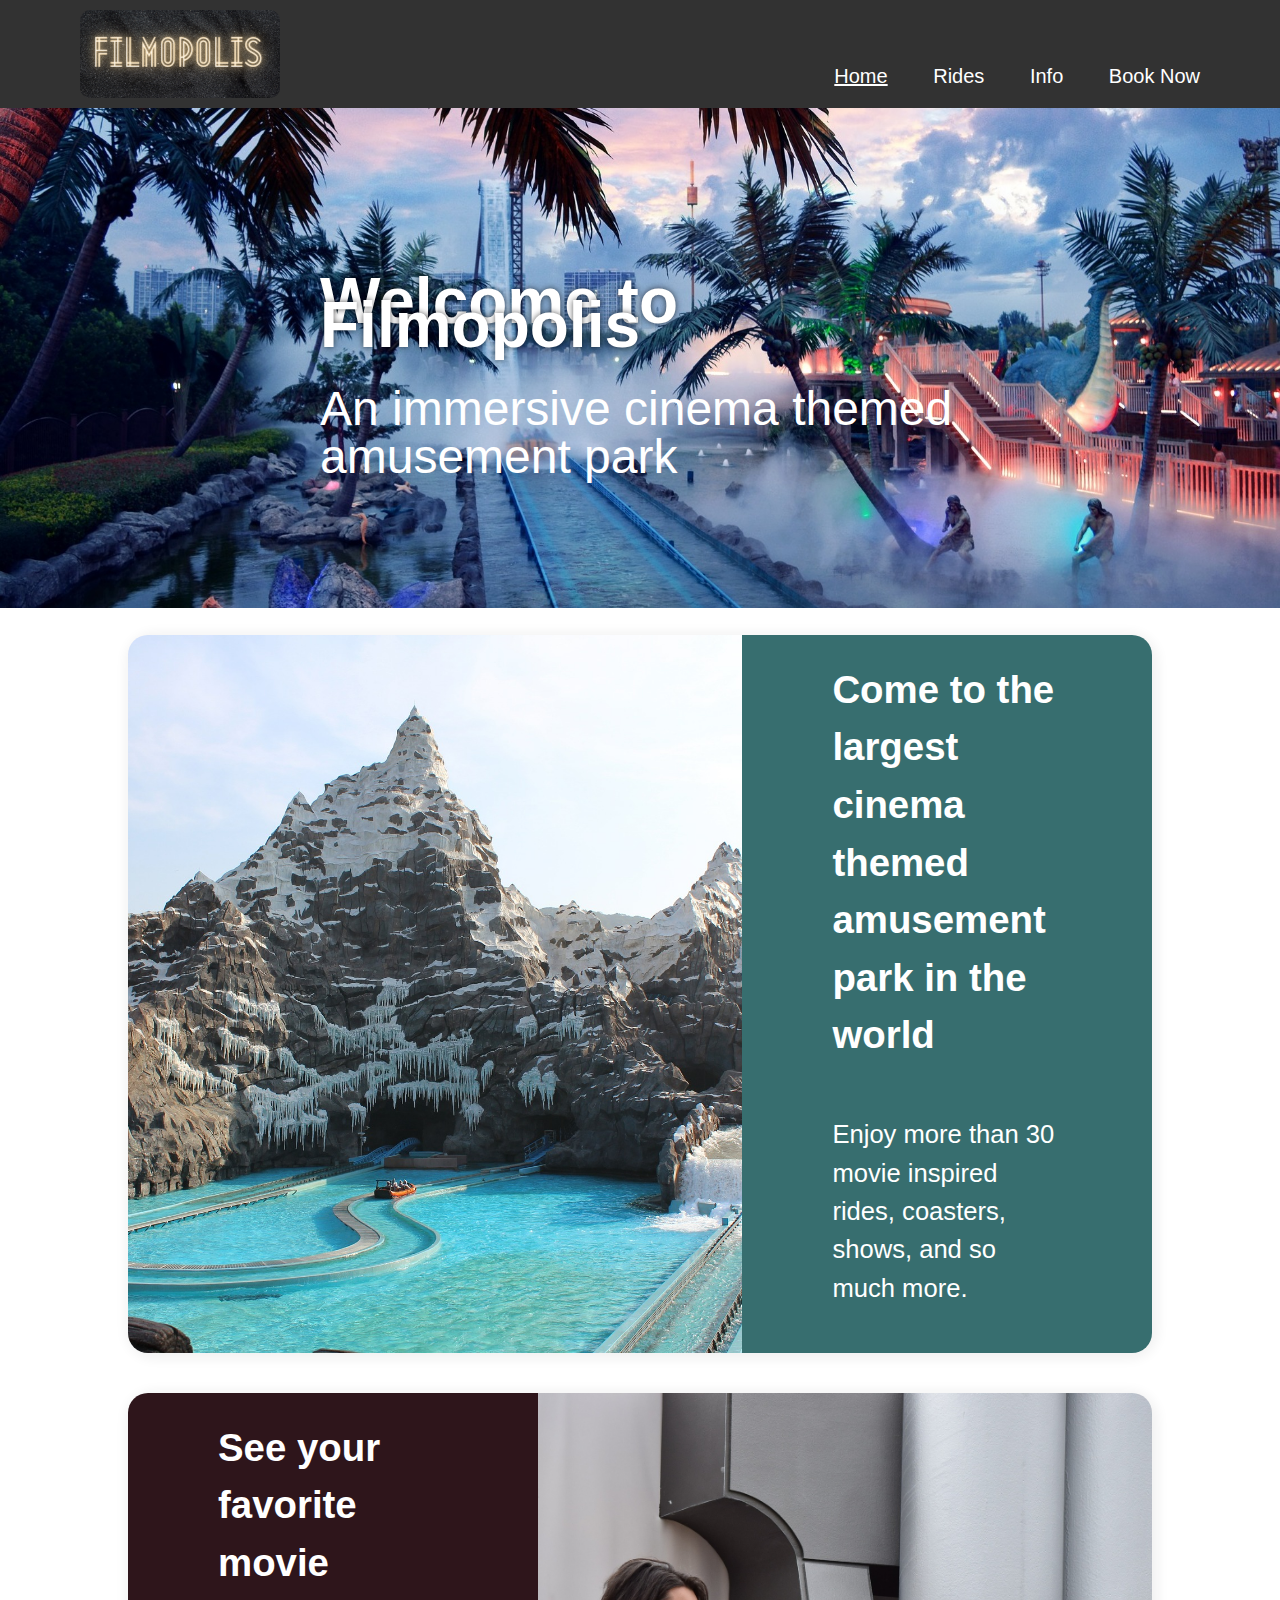
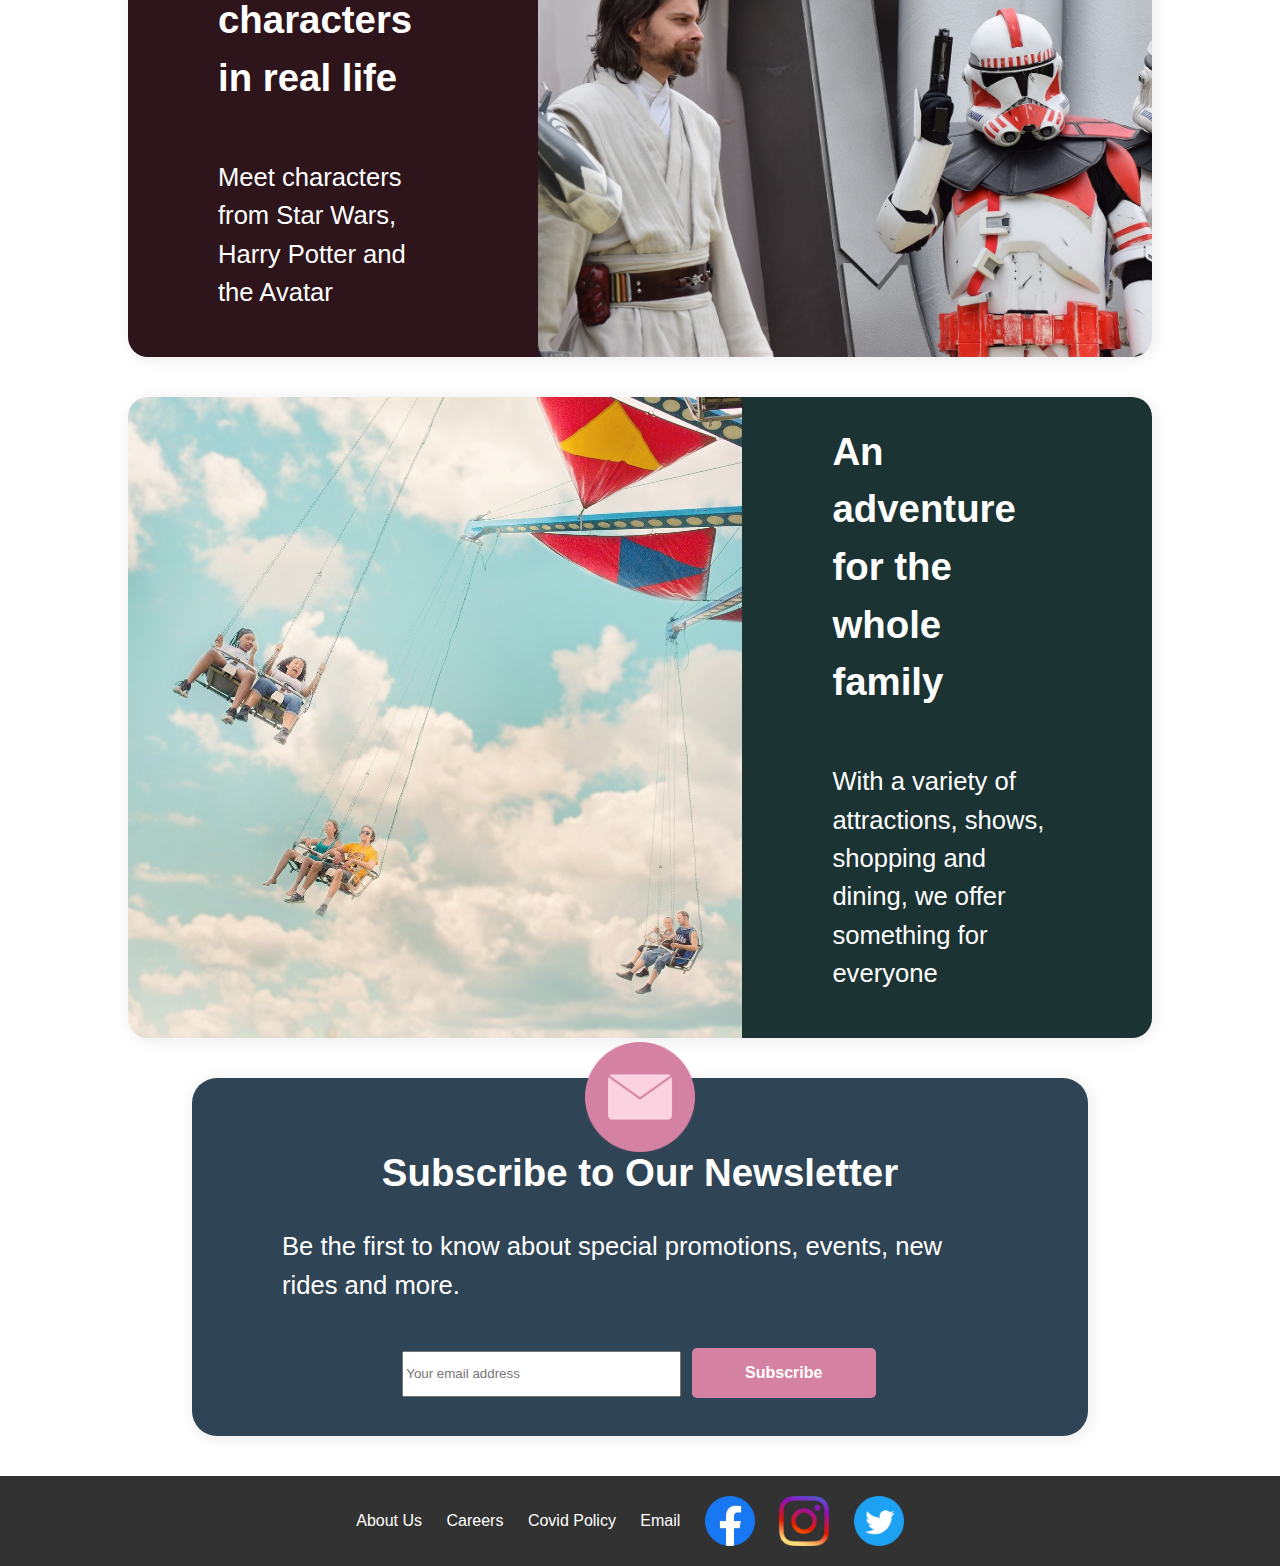
==== index.html @ 08cca683 "Updated Newsletter Added Animation" ====
<!DOCTYPE html>
<html lang="en">

<head>
    <title>Filmopolis Home Page</title>
    <meta charset="utf-8">
    <meta name="viewport" content="width=device-width, initial-scale=1, shrink-to-fit=no">
    <link rel="stylesheet" href="stylesheet/style.css">
</head>

<body>

    <header>
        <a href="index.html"><img id="logo" src="images/filmopolis.png" alt="Filmopolis Logo" width="200"
                height="88"></a>
        <ul>
            <li><a class="currentPage" href="index.html">Home</a></li>
            <li><a class="menuButton" href="attractions.html">Rides</a></li>
            <li><a class="menuButton" href="info.html">Info</a></li>
            <li><a class="menuButton" href="info.html">Book Now</a></li>
        </ul>
    </header>

    <main>
        <!-- banner       -->
        <div class="banner">
            <img class="banner-image" src="images/welcome_banner.jpg" alt="Theme Park Welcome Banner"
                style="width:100%;">
            <div class="banner-text">
                <h1>Welcome to Filmopolis</h1>
                <h3>An immersive cinema themed amusement park </h3>
            </div>
        </div>
        <!-- main content-->
        <section>
            <article class="article-1">
                <img class="section-image" src="images/water_ride.jpg" alt="Water ride">
                <div class="section-content">
                    <h1>Come to the largest cinema themed amusement park in the world</h1>
                    <h3>Enjoy more than 30 movie inspired rides, coasters, shows, and so much more.</h3>
                </div>
            </article>
            <article class="article-2">
                <div class="section-content">
                    <h1>See your favorite movie characters in real life</h1>
                    <h3>Meet characters from Star Wars, Harry Potter and the Avatar</h3>
                </div>
                <img class="section-image" src="images/star_wars.jpg" alt="Star wars characters">
            </article>
            <article class="article-3">
                <img class="section-image" src="images/amusement_ride.jpg" alt="Amusement park ride">
                <div class="section-content">
                    <h1>An adventure for the whole family</h1>
                    <h3>With a variety of attractions, shows, shopping and dining, we offer something for everyone</h3>
                </div>
            </article>
            <article class="newsletter">
                <img class="newsletter-icon animate-heartBeat" src="images/newsletter.png" alt="newsletter">

                <h1>Subscribe to Our Newsletter</h1>
                <h3>Be the first to know about special promotions, events, new rides and more. </h3>
                <form action="">
                    <input type="email" id="email" name="email" placeholder="Your email address">
                    <button class="subscribebutton" input type="submit" value="Subscribe"><b>
                        Subscribe </b>
                    </button>
                </form>
            </article>
        </section>
    </main>

    <footer>
        <ul>
            <li><a class="footerButton" href="info.html">About Us</a></li>
            <li><a class="footerButton" href="index.html">Careers</a></li>
            <li><a class="footerButton" href="info.html#covidInfo">Covid Policy</a></li>
            <li><a class="footerButton" href="mailto:contactus@filmopolis.com">Email</a></li>
            <li><a href="http://www.facebook.com" target="_blank"><img src="images/facebook.png" alt="Facebook Logo"
                        width="50px" height="50px"></a></li>
            <li><a href="http://www.instagram.com" target="_blank"><img src="images/instagram.png" alt="Instagram Logo"
                        width="50px" height="50px"></a></li>
            <li><a href="http://www.twitter.com" target="_blank"><img src="images/twitter.png" alt="Twitter Logo"
                        width="50px" height="50px"></a></li>
        </ul>
    </footer>

</body>

</html>
---- stylesheet/style.css ----
/* === Index page === */

.animate-heartBeat {
    animation-name: heartBeat;
    animation-duration: 1.3s;
    animation-timing-function: ease-in-out;
    animation-iteration-count: 20;
}

@keyframes heartBeat {
    0% {
        transform: scale(1)
    }
    14% {
        transform: scale(1.2)
    }
    28% {
        transform: scale(1)
    }
    42% {
        transform: scale(1.2)
    }
    70% {
        transform: scale(1)
    }
}

/* banner image and the text */

.banner-text {
	position: absolute;
	top: 55%;
	left: 50%;
	transform: translate(-50%, -50%);
}

.banner {
	position: relative;
}

.banner-image {
	width: 100%;
	height: 500px;
}

.banner-text {
	color: white;
	font-family: Arial, Helvetica, sans-serif;
}

.banner-text h1 {
	font-size: 4em;
	text-shadow: 0 0 6px #000000a8;
}

.banner-text h3 {
	font-size: 3em;
	font-weight: lighter;
	line-height: 1em;
}

/*flex box sections*/

.section-content {
	padding-bottom: 20px;
}

.section-content h1 {
	font-family: Arial, Helvetica, sans-serif;
	font-size: 2.4em;
	line-height: 1.5;
	color: white;
	text-align: left;
	padding-left: 90px;
	padding-right: 90px;
}

.section-content h3 {
	font-family: Arial;
	font-size: 1.6em;
	line-height: 1.5;
	color: white;
	text-align: left;
	padding-left: 90px;
	padding-right: 90px;
	font-weight: lighter;
}

section {
	display: flex;
	flex-wrap: wrap;
	justify-content: center;
}

article {
	display: flex;
	margin: 20px;
	border-radius: 25px;
	max-width: 80%;
	box-shadow: 2px 2px 11px 5px #0000000d;
}

.newsletter h1 {
    font-family: Arial, Helvetica, sans-serif;
    font-size: 2.4em;
    line-height: 1.5;
    color: white;
    text-align: left;
    padding-left: 90px;
    padding-right: 90px;
}

.newsletter h3 {
    font-family: Arial;
    font-size: 1.6em;
    line-height: 1.5;
    color: white;
    text-align: left;
    padding-left: 90px;
    padding-right: 90px;
    font-weight: lighter;
    margin-top: 0
}

.newsletter {
    position: relative;
	display: flex;
    flex-direction: column;
    color: white;
    align-items: center;
	margin: 20px;
	border-radius: 25px;
    max-width: 70%;
	box-shadow: 2px 2px 11px 5px #0000000d;
    background: #2F4454;
    padding-top: 40px;
}

.newsletter .newsletter-icon {
    position: absolute;
    top: -52px;
    width: 110px;
    padding: 16px 32px;
}

.newsletter form {
    font-size: 2em;
    line-height: 1em;
    text-align: center;
    padding: 14px 14px 34px 14px;
    width: 57%;
}

form .form-row {
    display: flex;
}

article>*:first-child {
	border-top-left-radius: 20px;
	border-bottom-left-radius: 20px;
}

article>*:last-child {
	border-top-right-radius: 20px;
	border-bottom-right-radius: 20px;
}

/*image sizing*/

.section-image {
	width: 60%;
	object-position: 50% 50%;
	object-fit: cover;
}

.section-content {
	width: 50%;
	display: flex;
	flex-direction: column;
	align-items: center;
	justify-content: center;
}

/*article background color*/

.article-1 .section-content {
	background-color: #376E6F;
}

.article-2 .section-content {
	background-color: #2E151B;
}

.article-3 .section-content {
	background-color: #1C3334;
}

/*style form*/

form input {
    line-height: 3em;
    width: 53%;
}

/*style subscribe buttom */

.subscribebutton {
    background-color: #d581a1;
    border: none;
	color: white;
    padding: 16px 32px;
	text-align: center;
    text-decoration: none;
    display: inline-block;
    font-size: 16px;
    margin: 4px 2px;
    transition-duration: 0.4s;
    cursor: pointer;
}

.subscribebutton {
    background-color: #d581a1;
    color: white;
    border-radius: 5px;
    width: 120px;
    /*  border: 2px solid white*/
}

.subscribebutton:hover {
    background-color: white;
    color: #d581a1
}

/* === Index page end === */



/* body part */
body{
    margin:0;
    padding: 0;
    font-family: Arial, Helvetica, sans-serif;
    line-height: 1.5em;
}


/* grid */
#site_wrap{
    background-color: antiquewhite;
    height:100vh;
    display: grid;

    /* 6 columns */
    grid-template-columns:
    1fr
    repeat(4,minmax(0,272px))
    1fr;
    grid-gap:0px;

    /* rows */
    grid-template-rows:
        /* header */
        107px
        /* banner */
        605px
        /* rides */
        min-content
        /* footer */
        1fr
        ;

    grid-template-areas:
        "header header header header header header"
        "featured_header featured_header featured_header featured_header featured_header featured_header"
        ". featured_main featured_main featured_main featured_main ."
        "footer footer footer footer footer footer"
    ;
}


/* flexbox */
.box-area{
    display: flex;
    flex-wrap: wrap;
    justify-content: center;
    align-items: center;
}
.single-box{
    position: relative;
    display: flex;
    flex-direction: column;
    align-items: center;
    justify-content: center;
    width: 400px;
    height: auto;
    border-radius: 4px;
    text-align: center;
    background-color:azure;
    margin: 20px;
    padding: 20px;
    transition: .3s;
}
.img-area{
    display: flex;
    justify-content: center;
    align-items: center;
    width: 400px;
    height: 200px;
    margin-bottom: 10px;
    padding: 20px;
    background-size: cover;
    background-position: center center;
}
.single-box:nth-child(1) .img-area{
    background-image: url(../images/ride1.jpg);
}
.single-box:nth-child(2) .img-area{
    background-image: url(../images/ride2.jpg);
}
.single-box:nth-child(3) .img-area{
    background-image: url(../images/ride3.jpg);
}
.single-box:nth-child(4) .img-area{
    background-image: url(../images/ride4.jpg);
}
.header-text{
    font-size: 30px;
    font-weight: 500;
    line-height: 48px;
}
.img-text{
    font-family: Arial, Helvetica, sans-serif;
    padding-top: 20px;
}
.img-text p{
    font-size: 20px;
    font-weight: 400;
    line-height: 30px;
}
.single-box:hover{
    background: grey;
    color: white;
}
/* end of flexbox */




/* header Jen */
.header{
    /*background-color: peru;*/
    grid-area:header;
}
/* banner image */
.featured_header{
    background-image: url('../images/carousel/1.jpg');
    grid-area:featured_header;
    background-size: cover;
}

/****** header nav - Phil Mc ******/

header {
    padding: 10px  80px 5px 80px;
    line-height: normal;
    background-color: rgb(50, 50, 50);
    font-size: 20px;
}

#logo {
    padding: 0;
    border-style: none;
    border-width: 1px;
    border-radius: 10px;
}

header ul {
    list-style: none;
    float: right;
    margin: 0;
    padding-top: 55px;
    padding-inline-start: 0;
}

header li {
    display: inline-block;
    margin-left: 40px;
}

.currentPage {
    text-decoration: underline;
    color: white;
}

/* Animate menu options - source https://tobiasahlin.com/blog/css-trick-animating-link-underlines/ */

a.menuButton:hover, a.currentPage:hover { /* override library styling on attractions page */
    color: white;
    text-decoration: none;
}

.menuButton {
    position: relative;
    text-decoration: none;
    color: white;
}

.menuButton::before { /* create underline with scaleX(0) so not visible */
    content: "";
    background-color: white;
    position: absolute;
    width: 100%;
    height: 2px;
    bottom: 0;
    left: 0;
    visibility: hidden;
    transform: scaleX(0);
    transition: all 0.3s ease-in-out 0s;
}

.menuButton:hover::before { /* scale on hover to trigger animation */
    visibility: visible;
    transform: scaleX(1);

}

/****** end header nav ******/


/* banner text */
.featured_header h1{
    color: white;
    display: flex;
    font-size: 50px;
    justify-content: center;
    align-items: center;
}
.featured_header p{
    color: white;
    display: flex;
    font-size: 25px;
    justify-content: center;
    align-items: center;
}

/* rides */
.featured_main{
    background-color: grey;
    padding: 2em 0;
    grid-area:featured_main
}

.ticket-info-banner-image {
    background-image: url('../images/tickets.png');
    background-size: 100%;
    background-repeat: no-repeat;
    height: 605px;
}

.covid-warning {
    background-image: url('../images/covid.png');
    background-size: 100%;
    background-repeat: no-repeat;
    height: 100%;
}

.details-info-row {
    height: 400px;
}

.prices-row {
    height: 300px;
}

.map-row {
    height: 400px;
}

.faq-row {
    height: 380px;
}

.details-box {
    height: 100%;
}

.warning-box {
    height: 100%;
}

.text-centered {
    text-align: center;
}

.text-padding {
    padding: 10px;
}

.no-margin {
    margin: 0;
}

.margin-top {
    margin-top: 10px;
}

.main {
    padding: 20px 20px;
}

.info-page {
    box-sizing: border-box;
}

.bordered-box {
    border: 2px solid #000;
}

.box-shadowed {
    box-shadow: 0 6px 18px 0 rgba(0,0,0,.31);
}

.details-title-box {
    background-color: #fdb713;
}

.warning-title-box {
    background-color: #ff6537;
}

.map-title-box {
    background-color: #006ba1;
}

.faq-table {
    margin-top: 10px;
}

.map-view {
    height: 400px;
}

/** price table*/

.price-table {
    border-bottom-right-radius: 10px;
    border-bottom-left-radius: 10px;
}

.rounded-borders {
    border-radius: 10px;
}

.rounded-borders-top {
    border-top-left-radius: 10px;
    border-top-right-radius: 10px;
}

.price-col {

}

.price-row-grey {
    background-color: #dedcdc;
}

.price-col-attractions {
    border-top-left-radius: 10px;
    background-color: #fdb713;
}

.price-col-single-attraction {
    background-color: #ff6537;
}

.price-col-day-pass {
    background-color: #2a398c;
}

.price-col-flex-pass {
    border-top-right-radius: 10px;
    background-color: #006ba1;
}

*,
*:before,
*:after {
    box-sizing: inherit;
}

/* footer Jen */
.footer{
    /*background-color: rgb(31, 65, 65);*/
    grid-area:footer
}

/****** footer Phil Mc ******/
footer {
    line-height: 90px;
    margin-top: 20px;
    /*margin-bottom: 20px;*/
    text-align: center;
    background-color: rgb(50, 50, 50);
    height: 90px;
}

footer ul {
    list-style: none;
     padding-inline-start: 0;
}

footer li {
    display: inline-block;
    margin-right: 20px;
}

/* Animate menu options - source https://tobiasahlin.com/blog/css-trick-animating-link-underlines/ */

a.footerButton:hover { /* override library styling on attractions page */
    color: white;
    text-decoration: none;
}

.footerButton {
    position: relative;
    text-decoration: none;
    color: white;
}

.footerButton::before { /* create underline with scaleX(0) so not visible */
    content: "";
    background-color: white;
    position: absolute;
    width: 100%;
    height: 2px;
    bottom: 0;
    left: 0;
    visibility: hidden;
    transform: scaleX(0);
    transition: all 0.3s ease-in-out 0s;
}

.footerButton:hover::before { /* scale on hover to trigger animation */
    visibility: visible;
    transform: scaleX(1);

}

footer img {
    position: relative;
    vertical-align: middle;
}

/****** end footer *******/
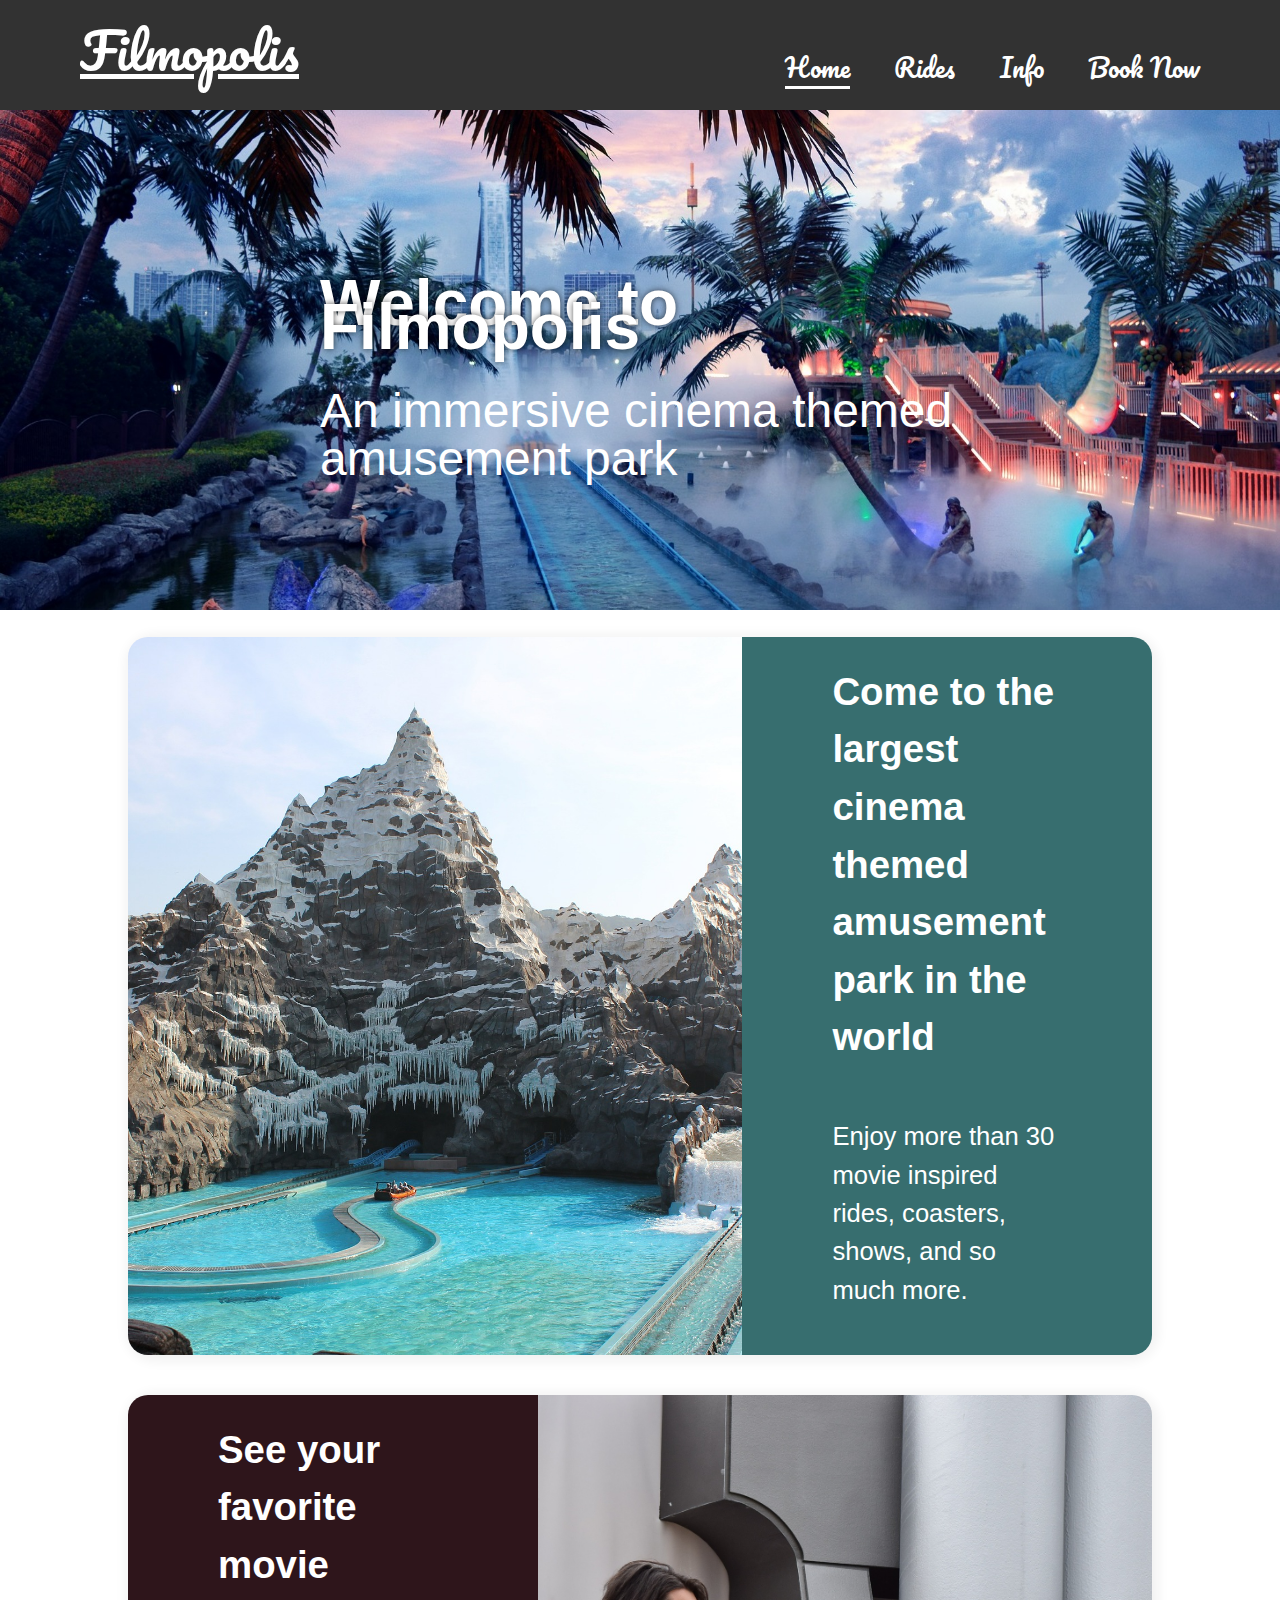
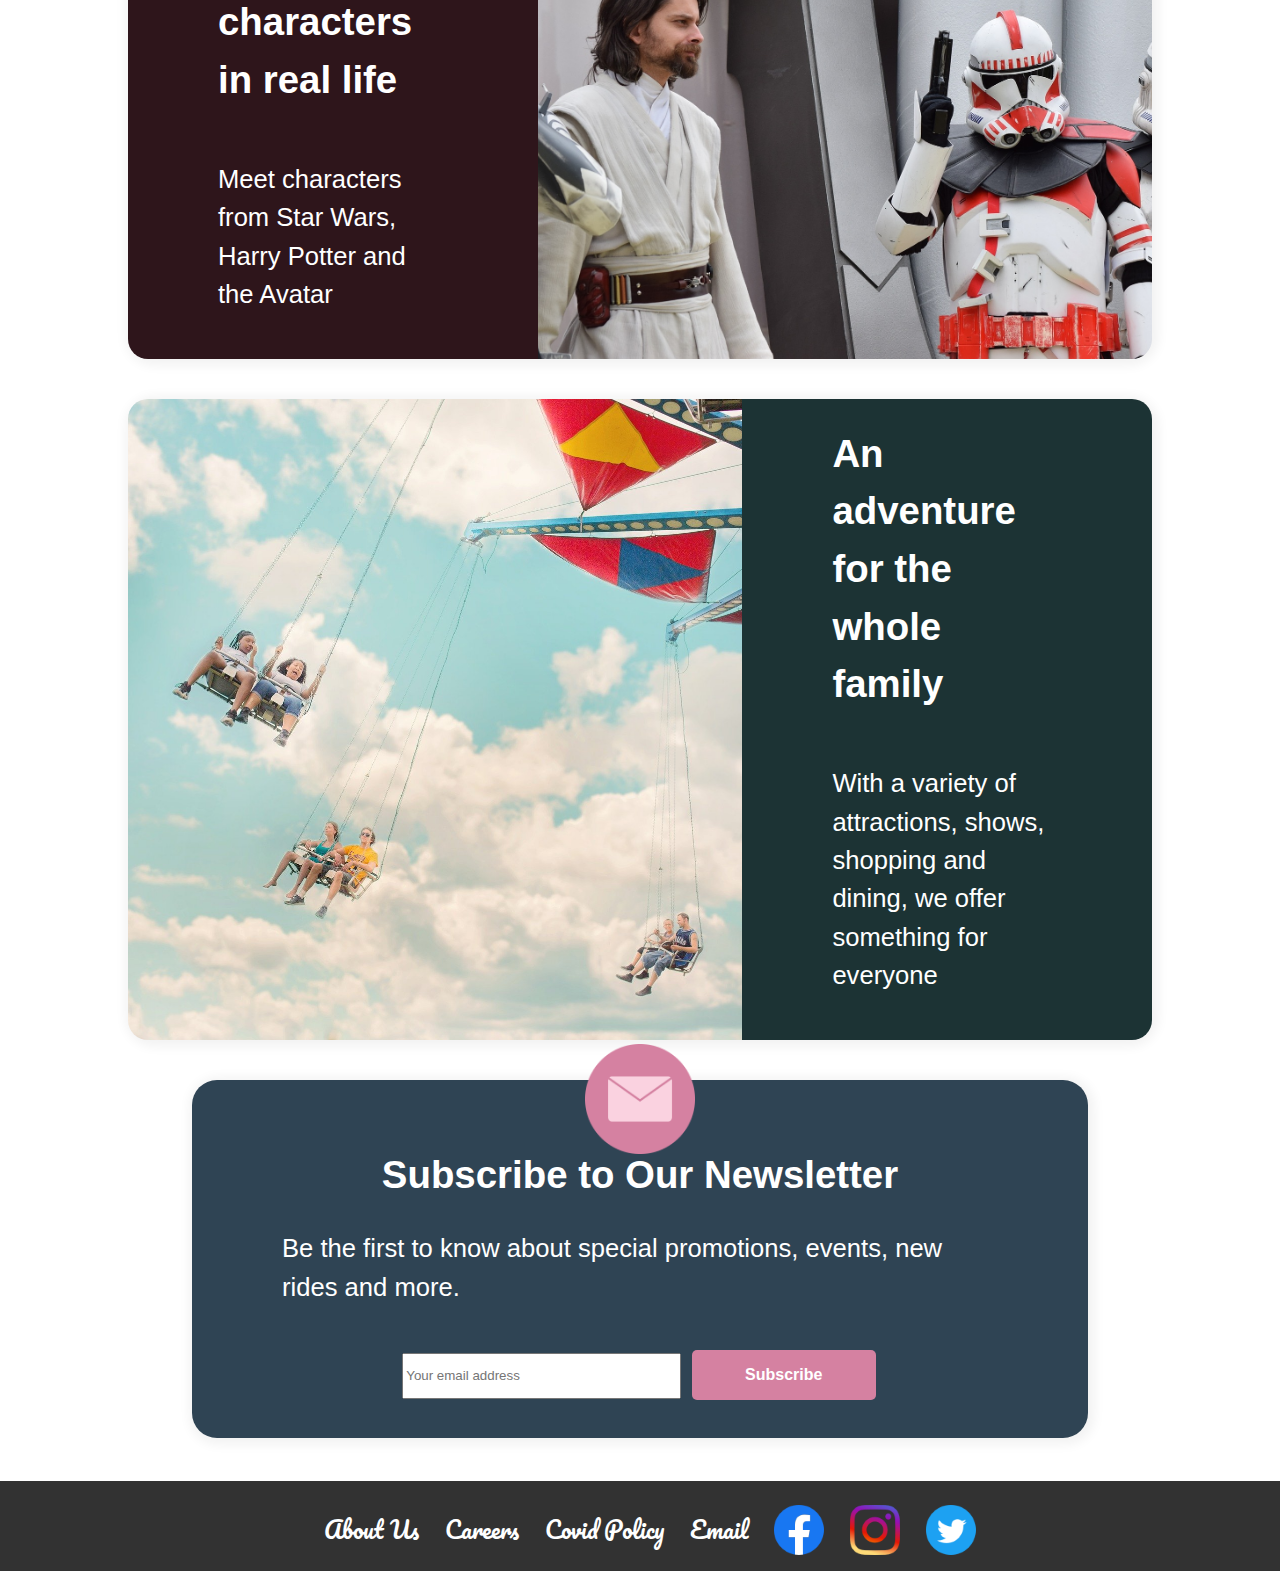
==== commit 67b3fa04: "Update header and footer on homepage" ====
--- a/index.html
+++ b/index.html
@@ -6,13 +6,17 @@
     <meta charset="utf-8">
     <meta name="viewport" content="width=device-width, initial-scale=1, shrink-to-fit=no">
     <link rel="stylesheet" href="stylesheet/style.css">
+    <! -- External font for navigation -->
+    <link rel="preconnect" href="https://fonts.gstatic.com">
+    <link href="https://fonts.googleapis.com/css2?family=Pacifico&display=swap" rel="stylesheet">
 </head>
 
 <body>
 
     <header>
-        <a href="index.html"><img id="logo" src="images/filmopolis.png" alt="Filmopolis Logo" width="200"
-                height="88"></a>
+<!--        <a href="index.html"><img id="logo" src="images/filmopolis.png" alt="Filmopolis Logo" width="200"-->
+<!--                height="88"></a>-->
+        <a href="index.html" id="logoText">Filmopolis</a>
         <ul>
             <li><a class="currentPage" href="index.html">Home</a></li>
             <li><a class="menuButton" href="attractions.html">Rides</a></li>
@@ -22,6 +26,7 @@
     </header>
 
     <main>
+        <div id="navSpacer"></div> <!-- Fills gap behind nav bar -->
         <!-- banner       -->
         <div class="banner">
             <img class="banner-image" src="images/welcome_banner.jpg" alt="Theme Park Welcome Banner"
@@ -76,11 +81,11 @@
             <li><a class="footerButton" href="info.html#covidInfo">Covid Policy</a></li>
             <li><a class="footerButton" href="mailto:contactus@filmopolis.com">Email</a></li>
             <li><a href="http://www.facebook.com" target="_blank"><img src="images/facebook.png" alt="Facebook Logo"
-                        width="50px" height="50px"></a></li>
+                        width="50" height="50"></a></li>
             <li><a href="http://www.instagram.com" target="_blank"><img src="images/instagram.png" alt="Instagram Logo"
-                        width="50px" height="50px"></a></li>
+                        width="50" height="50"></a></li>
             <li><a href="http://www.twitter.com" target="_blank"><img src="images/twitter.png" alt="Twitter Logo"
-                        width="50px" height="50px"></a></li>
+                        width="50" height="50"></a></li>
         </ul>
     </footer>
 
--- a/stylesheet/style.css
+++ b/stylesheet/style.css
@@ -1,3 +1,112 @@
+/* header Jen */
+.header{
+    /*background-color: peru;*/
+    grid-area:header;
+}
+/****** header nav - Phil Mc ******/
+
+header {
+    padding: 0 80px;
+    line-height: normal;
+    background-color: rgb(50, 50, 50);
+    height: 110px;
+    position: fixed;
+    width: 100%;
+    top: 0;
+    left: 0;
+    z-index: 999;
+}
+
+#logo {
+    padding: 0;
+    border-style: none;
+    border-width: 1px;
+    border-radius: 10px;
+}
+
+#logoText {
+    font-family: 'Pacifico', cursive;
+    font-size: 50px;
+    color: rgba(255, 255, 255, 1.0);
+    position: absolute;
+    top: 6px;
+
+}
+
+header ul {
+    list-style: none;
+    float: right;
+    margin: 0 160px 0 0;
+    padding-top: 45px;
+    padding-inline-start: 0;
+}
+
+header li {
+    display: inline-block;
+    margin-left: 40px;
+}
+
+header li a {
+    font-family: 'Pacifico', cursive;
+    font-size: 25px;
+    color: rgba(255, 255, 255, 1.0);
+}
+
+.currentPage {
+    text-decoration: none;
+    color: white;
+    position: relative;
+}
+
+.currentPage::before {
+    content: "";
+    background-color: white;
+    position: absolute;
+    width: 100%;
+    height: 3px;
+    bottom: 0;
+    left: 0;
+}
+
+/* Animate menu options - source https://tobiasahlin.com/blog/css-trick-animating-link-underlines/ */
+
+a.menuButton:hover, a.currentPage:hover { /* override library styling on attractions page */
+    /*color: white;*/
+    /*text-decoration: none;*/
+}
+
+.menuButton {
+    position: relative;
+    text-decoration: none;
+    /*color: white;*/
+}
+
+.menuButton::before { /* create underline with scaleX(0) so not visible */
+    content: "";
+    background-color: white;
+    position: absolute;
+    width: 100%;
+    height: 3px;
+    bottom: 0;
+    left: 0;
+    visibility: hidden;
+    transform: scaleX(0);
+    transition: all 0.3s ease-in-out 0s;
+}
+
+.menuButton:hover::before { /* scale on hover to trigger animation */
+    visibility: visible;
+    transform: scaleX(1);
+
+}
+
+#navSpacer {            /** to pad behind the nav bar when scrolled to the top **/
+    height: 110px;
+    width: 100%;
+}
+
+/****** end header nav ******/
+
 /* === Index page === */
 
 .animate-heartBeat {
@@ -343,14 +452,6 @@
 }
 /* end of flexbox */
 
-
-
-
-/* header Jen */
-.header{
-    /*background-color: peru;*/
-    grid-area:header;
-}
 /* banner image */
 .featured_header{
     background-image: url('../images/carousel/1.jpg');
@@ -358,73 +459,6 @@
     background-size: cover;
 }
 
-/****** header nav - Phil Mc ******/
-
-header {
-    padding: 10px  80px 5px 80px;
-    line-height: normal;
-    background-color: rgb(50, 50, 50);
-    font-size: 20px;
-}
-
-#logo {
-    padding: 0;
-    border-style: none;
-    border-width: 1px;
-    border-radius: 10px;
-}
-
-header ul {
-    list-style: none;
-    float: right;
-    margin: 0;
-    padding-top: 55px;
-    padding-inline-start: 0;
-}
-
-header li {
-    display: inline-block;
-    margin-left: 40px;
-}
-
-.currentPage {
-    text-decoration: underline;
-    color: white;
-}
-
-/* Animate menu options - source https://tobiasahlin.com/blog/css-trick-animating-link-underlines/ */
-
-a.menuButton:hover, a.currentPage:hover { /* override library styling on attractions page */
-    color: white;
-    text-decoration: none;
-}
-
-.menuButton {
-    position: relative;
-    text-decoration: none;
-    color: white;
-}
-
-.menuButton::before { /* create underline with scaleX(0) so not visible */
-    content: "";
-    background-color: white;
-    position: absolute;
-    width: 100%;
-    height: 2px;
-    bottom: 0;
-    left: 0;
-    visibility: hidden;
-    transform: scaleX(0);
-    transition: all 0.3s ease-in-out 0s;
-}
-
-.menuButton:hover::before { /* scale on hover to trigger animation */
-    visibility: visible;
-    transform: scaleX(1);
-
-}
-
-/****** end header nav ******/
 
 
 /* banner text */
@@ -602,11 +636,12 @@
     text-align: center;
     background-color: rgb(50, 50, 50);
     height: 90px;
+    font-family: 'Pacifico', cursive;
+    font-size: 23px;
 }
 
 footer ul {
     list-style: none;
-     padding-inline-start: 0;
 }
 
 footer li {
@@ -623,6 +658,7 @@
 
 .footerButton {
     position: relative;
+    top: 3px;
     text-decoration: none;
     color: white;
 }
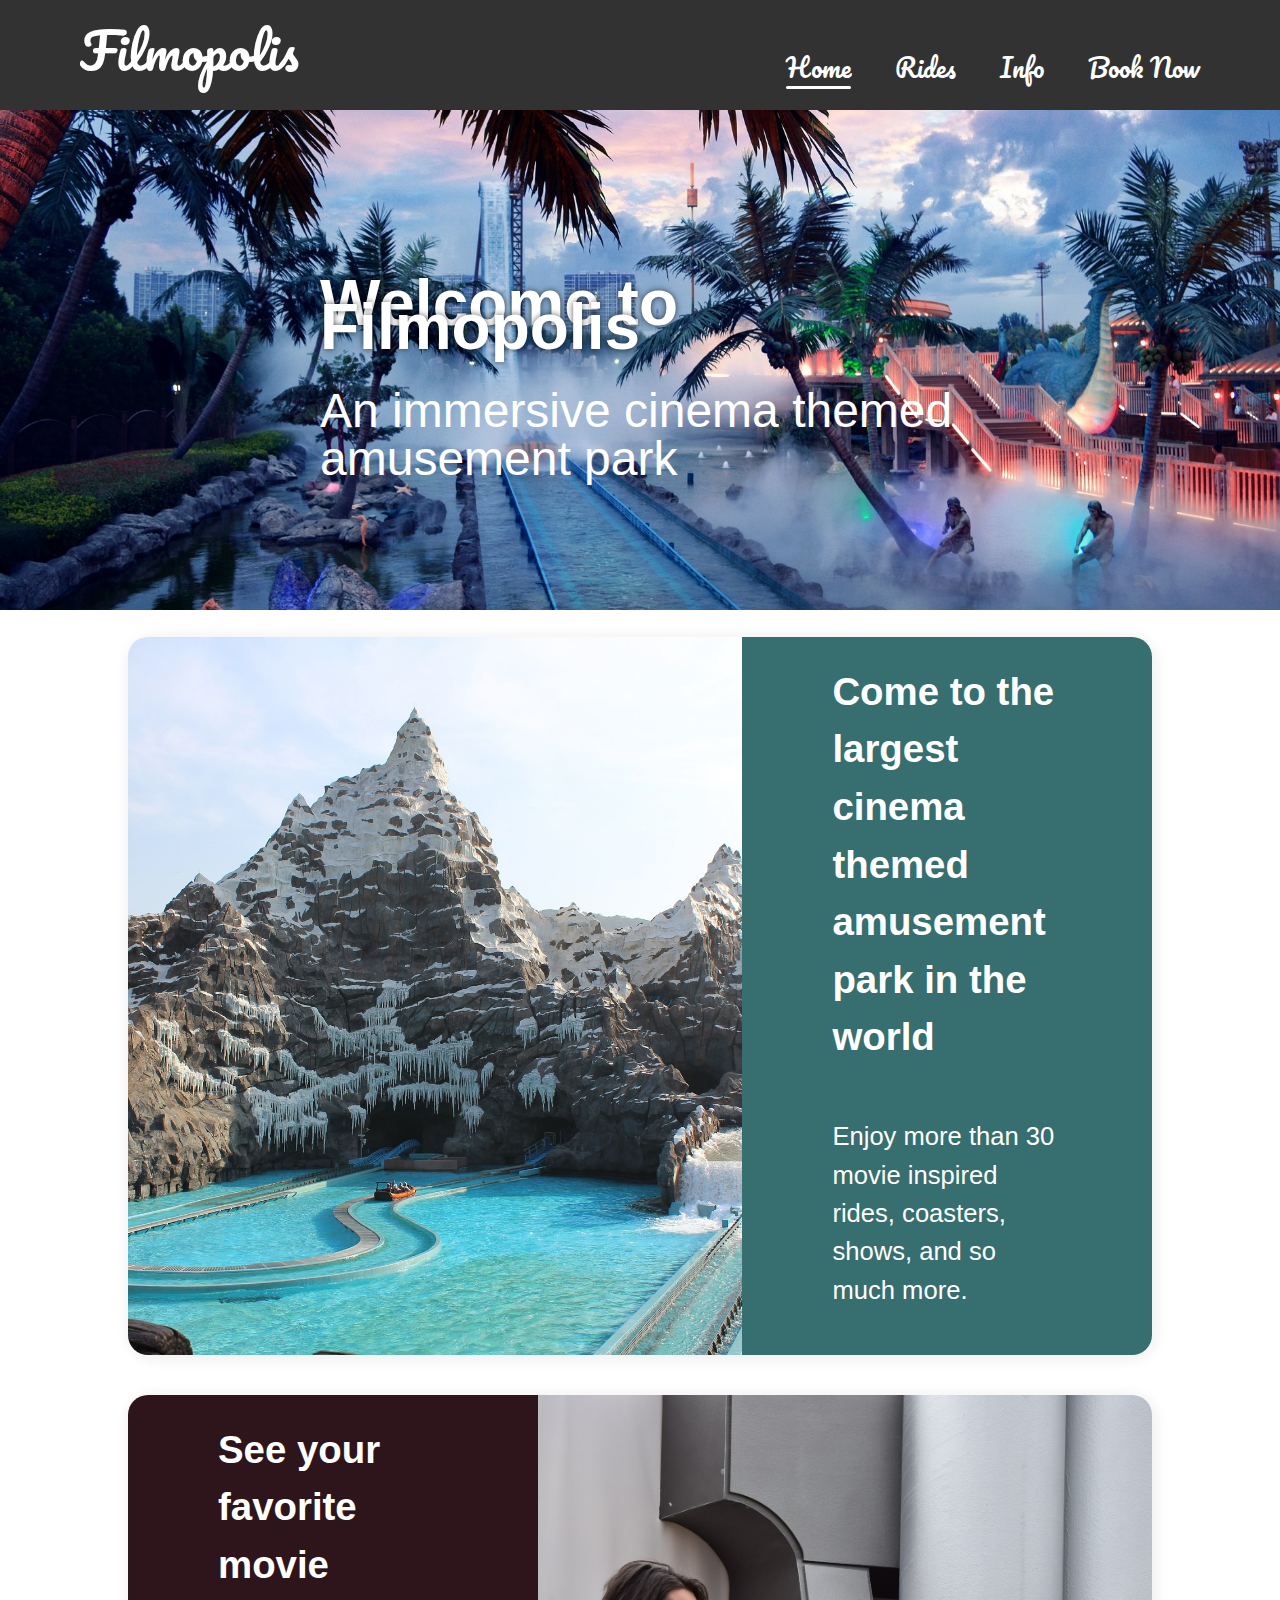
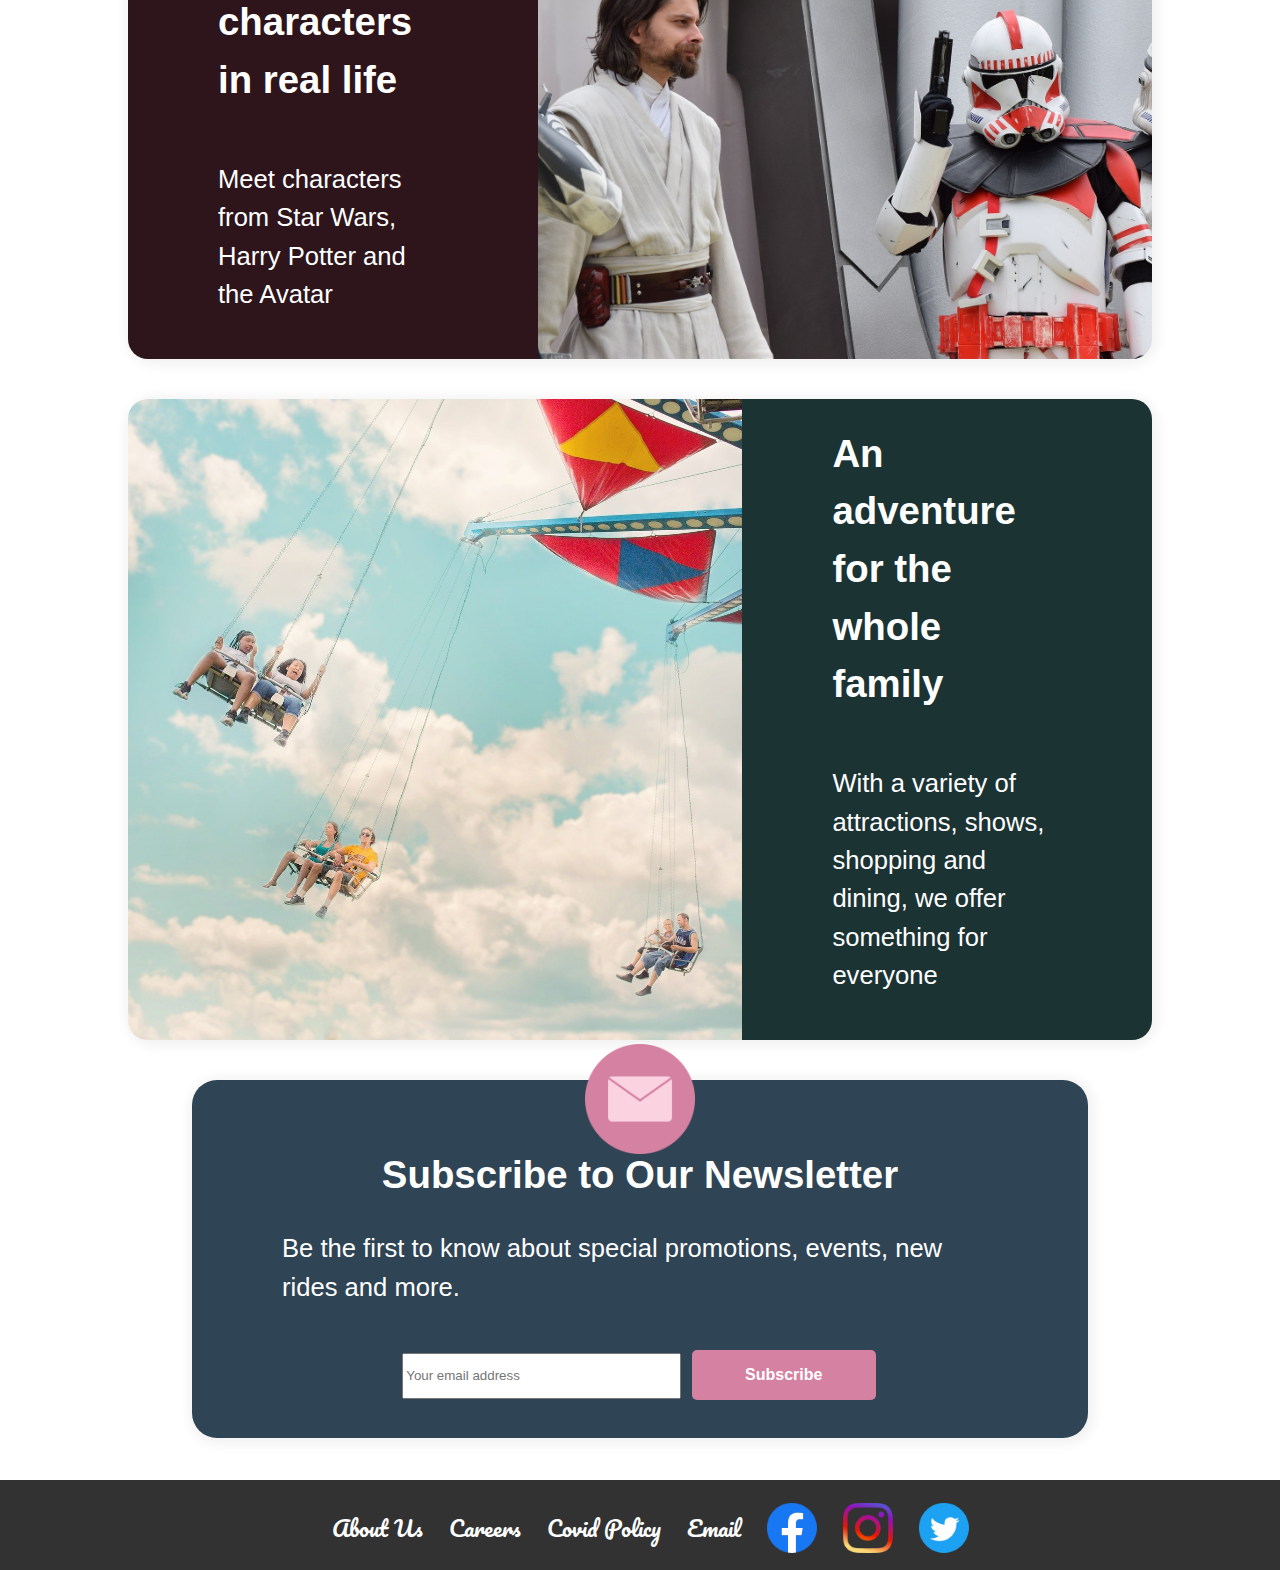
==== commit 93b0acdf: "Finished updating header and footer on all pages" ====
--- a/index.html
+++ b/index.html
@@ -7,15 +7,14 @@
     <meta name="viewport" content="width=device-width, initial-scale=1, shrink-to-fit=no">
     <link rel="stylesheet" href="stylesheet/style.css">
     <! -- External font for navigation -->
-    <link rel="preconnect" href="https://fonts.gstatic.com">
+    <link rel="preconnect" href="https://fonts.gstatic.com"> <!-- speed up external font loading -->
     <link href="https://fonts.googleapis.com/css2?family=Pacifico&display=swap" rel="stylesheet">
 </head>
 
 <body>
 
+    <!-- header for logo and navigation -->
     <header>
-<!--        <a href="index.html"><img id="logo" src="images/filmopolis.png" alt="Filmopolis Logo" width="200"-->
-<!--                height="88"></a>-->
         <a href="index.html" id="logoText">Filmopolis</a>
         <ul>
             <li><a class="currentPage" href="index.html">Home</a></li>
@@ -24,6 +23,7 @@
             <li><a class="menuButton" href="info.html">Book Now</a></li>
         </ul>
     </header>
+    <!-- end of header -->
 
     <main>
         <div id="navSpacer"></div> <!-- Fills gap behind nav bar -->
@@ -73,12 +73,12 @@
             </article>
         </section>
     </main>
-
+    <!-- footer for bottom navigation and social media -->
     <footer>
         <ul>
             <li><a class="footerButton" href="info.html">About Us</a></li>
             <li><a class="footerButton" href="index.html">Careers</a></li>
-            <li><a class="footerButton" href="info.html#covidInfo">Covid Policy</a></li>
+            <li><a class="footerButton" href="info.html">Covid Policy</a></li>
             <li><a class="footerButton" href="mailto:contactus@filmopolis.com">Email</a></li>
             <li><a href="http://www.facebook.com" target="_blank"><img src="images/facebook.png" alt="Facebook Logo"
                         width="50" height="50"></a></li>
@@ -88,7 +88,7 @@
                         width="50" height="50"></a></li>
         </ul>
     </footer>
-
+    <!-- end footer -->
 </body>
 
 </html>--- a/stylesheet/style.css
+++ b/stylesheet/style.css
@@ -6,7 +6,9 @@
 /****** header nav - Phil Mc ******/
 
 header {
-    padding: 0 80px;
+    font-family: 'Pacifico', cursive;
+    box-sizing: border-box;
+    padding-left: 80px;
     line-height: normal;
     background-color: rgb(50, 50, 50);
     height: 110px;
@@ -17,28 +19,19 @@
     z-index: 999;
 }
 
-#logo {
-    padding: 0;
-    border-style: none;
-    border-width: 1px;
-    border-radius: 10px;
-}
-
 #logoText {
-    font-family: 'Pacifico', cursive;
     font-size: 50px;
-    color: rgba(255, 255, 255, 1.0);
+    color: white;
     position: absolute;
     top: 6px;
-
+    text-decoration: none;
 }
 
 header ul {
     list-style: none;
     float: right;
-    margin: 0 160px 0 0;
+    margin: 0 80px 0 0;
     padding-top: 45px;
-    padding-inline-start: 0;
 }
 
 header li {
@@ -47,14 +40,12 @@
 }
 
 header li a {
-    font-family: 'Pacifico', cursive;
     font-size: 25px;
-    color: rgba(255, 255, 255, 1.0);
+    color: white;
 }
 
 .currentPage {
     text-decoration: none;
-    color: white;
     position: relative;
 }
 
@@ -66,19 +57,19 @@
     height: 3px;
     bottom: 0;
     left: 0;
+    border-radius: 4px;
 }
 
 /* Animate menu options - source https://tobiasahlin.com/blog/css-trick-animating-link-underlines/ */
 
 a.menuButton:hover, a.currentPage:hover { /* override library styling on attractions page */
-    /*color: white;*/
-    /*text-decoration: none;*/
+    color: rgba(255, 255, 255, 1.0);
+    text-decoration: none;
 }
 
 .menuButton {
     position: relative;
     text-decoration: none;
-    /*color: white;*/
 }
 
 .menuButton::before { /* create underline with scaleX(0) so not visible */
@@ -89,6 +80,7 @@
     height: 3px;
     bottom: 0;
     left: 0;
+    border-radius: 4px;
     visibility: hidden;
     transform: scaleX(0);
     transition: all 0.3s ease-in-out 0s;
@@ -632,12 +624,11 @@
 footer {
     line-height: 90px;
     margin-top: 20px;
-    /*margin-bottom: 20px;*/
     text-align: center;
     background-color: rgb(50, 50, 50);
     height: 90px;
     font-family: 'Pacifico', cursive;
-    font-size: 23px;
+    font-size: 22px;
 }
 
 footer ul {
@@ -649,12 +640,11 @@
     margin-right: 20px;
 }
 
+a.footerButton:hover { /* override library styling on attractions page */
+    color: white;
+    text-decoration: none;
+}
 /* Animate menu options - source https://tobiasahlin.com/blog/css-trick-animating-link-underlines/ */
-
-a.footerButton:hover { /* override library styling on attractions page */
-    color: white;
-    text-decoration: none;
-}
 
 .footerButton {
     position: relative;
@@ -671,6 +661,7 @@
     height: 2px;
     bottom: 0;
     left: 0;
+    border-radius: 4px;
     visibility: hidden;
     transform: scaleX(0);
     transition: all 0.3s ease-in-out 0s;
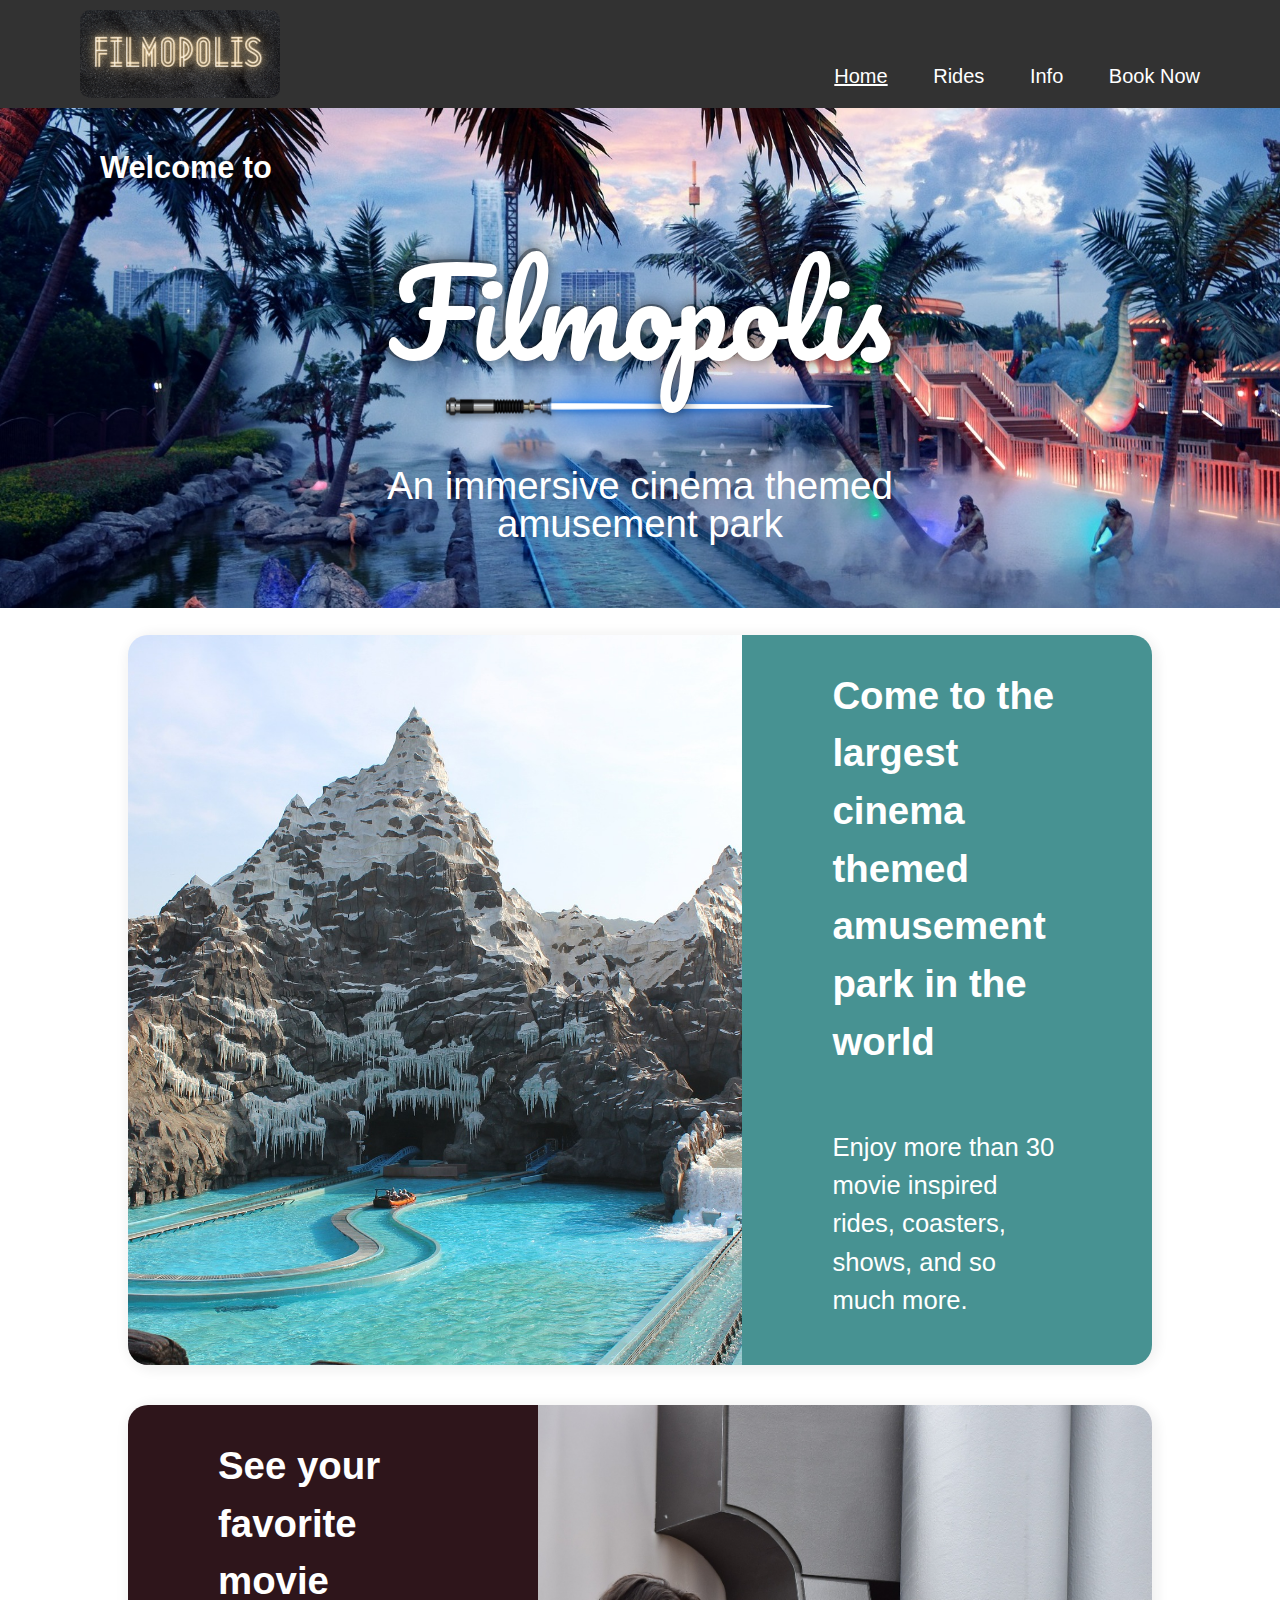
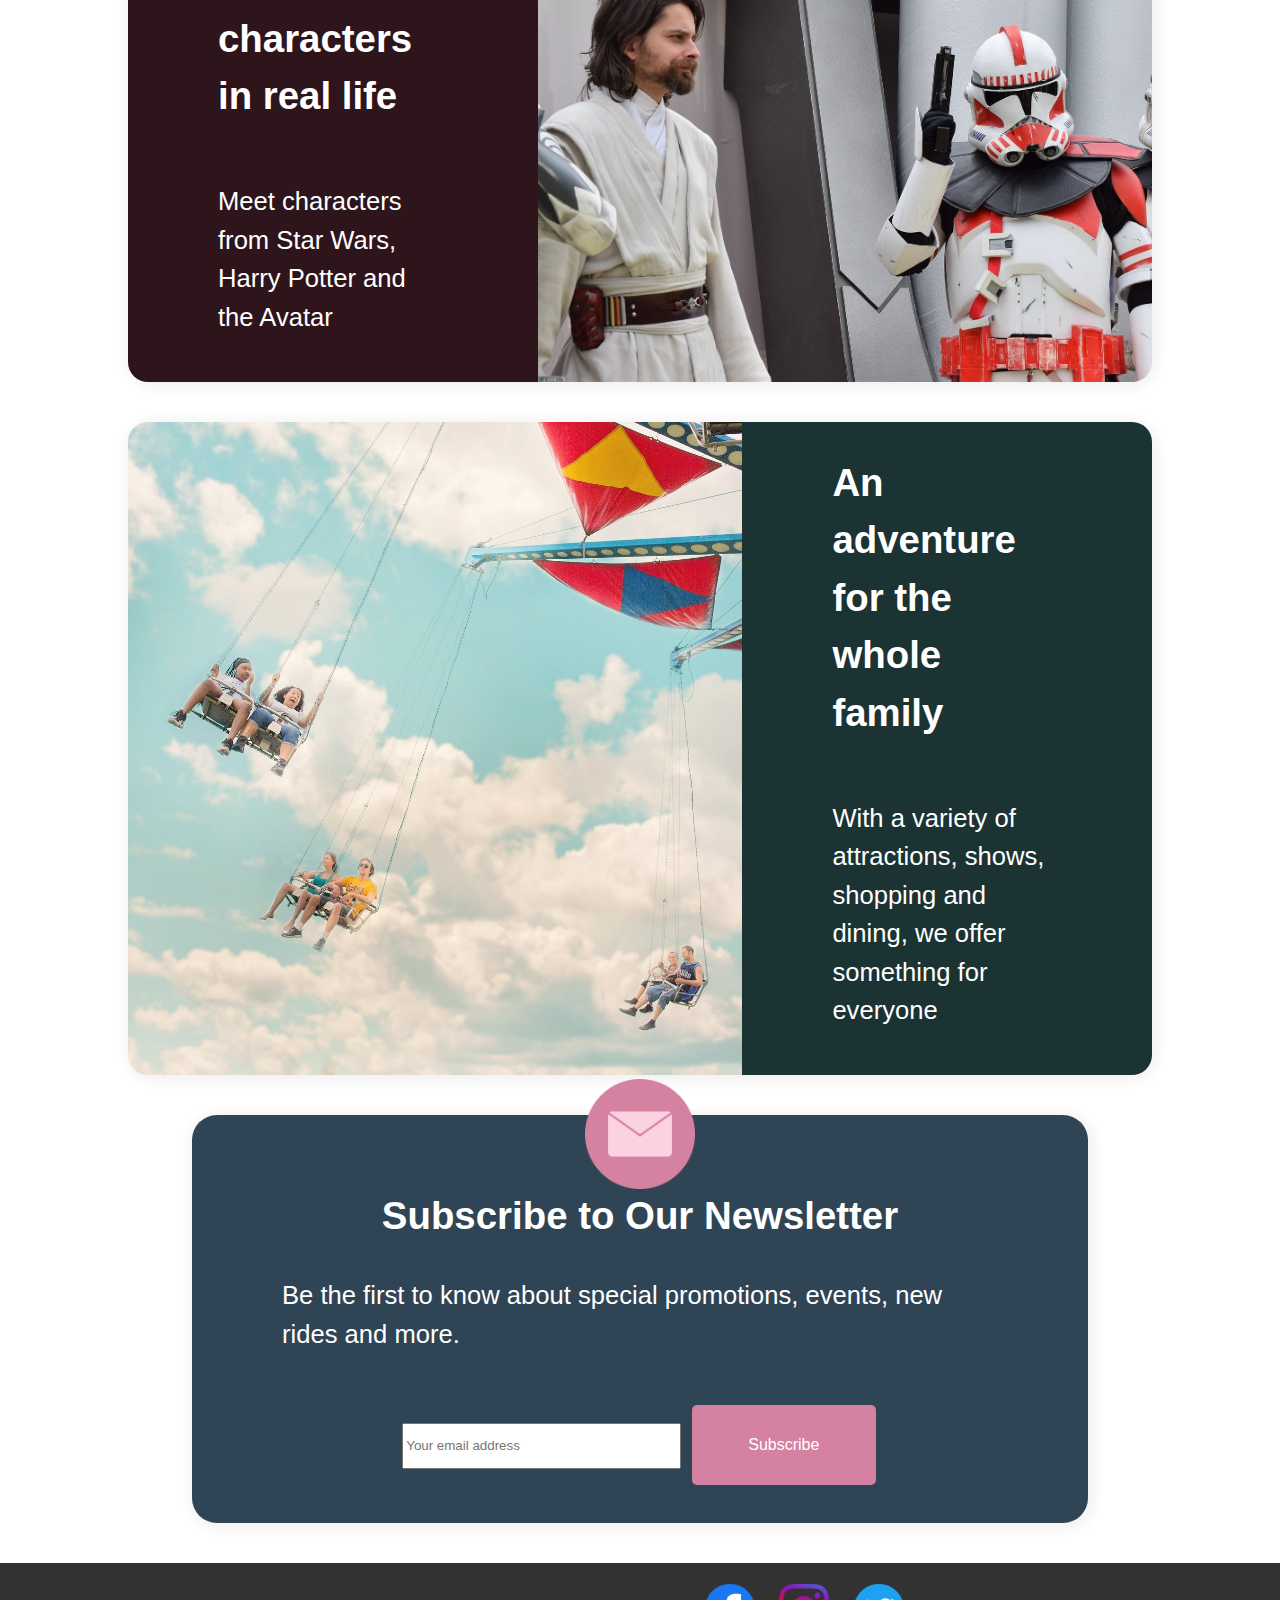
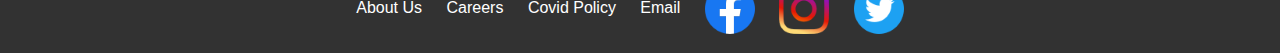
==== commit 7c99a54c: "Fixed banner text issue, added more text styling, fixed validator errors, made index css page, added" ====
--- a/index.html
+++ b/index.html
@@ -6,16 +6,17 @@
     <meta charset="utf-8">
     <meta name="viewport" content="width=device-width, initial-scale=1, shrink-to-fit=no">
     <link rel="stylesheet" href="stylesheet/style.css">
-    <! -- External font for navigation -->
+    <link rel="stylesheet" href="stylesheet/index.css">
+    <!-- External font for navigation -->
     <link rel="preconnect" href="https://fonts.gstatic.com"> <!-- speed up external font loading -->
     <link href="https://fonts.googleapis.com/css2?family=Pacifico&display=swap" rel="stylesheet">
 </head>
 
 <body>
 
-    <!-- header for logo and navigation -->
     <header>
-        <a href="index.html" id="logoText">Filmopolis</a>
+        <a href="index.html"><img id="logo" src="images/filmopolis.png" alt="Filmopolis Logo" width="200"
+                height="88"></a>
         <ul>
             <li><a class="currentPage" href="index.html">Home</a></li>
             <li><a class="menuButton" href="attractions.html">Rides</a></li>
@@ -23,31 +24,33 @@
             <li><a class="menuButton" href="info.html">Book Now</a></li>
         </ul>
     </header>
-    <!-- end of header -->
 
     <main>
-        <div id="navSpacer"></div> <!-- Fills gap behind nav bar -->
         <!-- banner       -->
         <div class="banner">
-            <img class="banner-image" src="images/welcome_banner.jpg" alt="Theme Park Welcome Banner"
-                style="width:100%;">
+            <img class="banner-image" src="images/welcome_banner.jpg" alt="Theme Park Welcome Banner">
+            <h2 class="banner-welcome">Welcome to</h2>
             <div class="banner-text">
-                <h1>Welcome to Filmopolis</h1>
+                <h2 class="banner-brand">
+                    <img class="banner-light-saber" src="images/star-wars-light-saber.png"
+                        alt="Star Wars Light Saber" />
+                    Filmopolis
+                </h2>
                 <h3>An immersive cinema themed amusement park </h3>
             </div>
         </div>
         <!-- main content-->
-        <section>
+        <div class="featured-content">
             <article class="article-1">
                 <img class="section-image" src="images/water_ride.jpg" alt="Water ride">
                 <div class="section-content">
-                    <h1>Come to the largest cinema themed amusement park in the world</h1>
+                    <h2>Come to the largest cinema themed amusement park in the world</h2>
                     <h3>Enjoy more than 30 movie inspired rides, coasters, shows, and so much more.</h3>
                 </div>
             </article>
             <article class="article-2">
                 <div class="section-content">
-                    <h1>See your favorite movie characters in real life</h1>
+                    <h2>See your favorite movie characters in real life</h2>
                     <h3>Meet characters from Star Wars, Harry Potter and the Avatar</h3>
                 </div>
                 <img class="section-image" src="images/star_wars.jpg" alt="Star wars characters">
@@ -55,40 +58,38 @@
             <article class="article-3">
                 <img class="section-image" src="images/amusement_ride.jpg" alt="Amusement park ride">
                 <div class="section-content">
-                    <h1>An adventure for the whole family</h1>
+                    <h2>An adventure for the whole family</h2>
                     <h3>With a variety of attractions, shows, shopping and dining, we offer something for everyone</h3>
                 </div>
             </article>
             <article class="newsletter">
                 <img class="newsletter-icon animate-heartBeat" src="images/newsletter.png" alt="newsletter">
 
-                <h1>Subscribe to Our Newsletter</h1>
-                <h3>Be the first to know about special promotions, events, new rides and more. </h3>
-                <form action="">
+                <h2>Subscribe to Our Newsletter</h2>
+                <h4>Be the first to know about special promotions, events, new rides and more. </h4>
+                <form action="index.html">
                     <input type="email" id="email" name="email" placeholder="Your email address">
-                    <button class="subscribebutton" input type="submit" value="Subscribe"><b>
-                        Subscribe </b>
-                    </button>
+                    <input class="subscribe-button" type="submit" value="Subscribe" />
                 </form>
             </article>
-        </section>
+        </div>
     </main>
-    <!-- footer for bottom navigation and social media -->
+
     <footer>
         <ul>
             <li><a class="footerButton" href="info.html">About Us</a></li>
             <li><a class="footerButton" href="index.html">Careers</a></li>
-            <li><a class="footerButton" href="info.html">Covid Policy</a></li>
+            <li><a class="footerButton" href="info.html#covidInfo">Covid Policy</a></li>
             <li><a class="footerButton" href="mailto:contactus@filmopolis.com">Email</a></li>
             <li><a href="http://www.facebook.com" target="_blank"><img src="images/facebook.png" alt="Facebook Logo"
-                        width="50" height="50"></a></li>
+                        width="50px" height="50px"></a></li>
             <li><a href="http://www.instagram.com" target="_blank"><img src="images/instagram.png" alt="Instagram Logo"
-                        width="50" height="50"></a></li>
+                        width="50px" height="50px"></a></li>
             <li><a href="http://www.twitter.com" target="_blank"><img src="images/twitter.png" alt="Twitter Logo"
-                        width="50" height="50"></a></li>
+                        width="50px" height="50px"></a></li>
         </ul>
     </footer>
-    <!-- end footer -->
+
 </body>
 
 </html>--- a/stylesheet/style.css
+++ b/stylesheet/style.css
@@ -1,341 +1,3 @@
-/* header Jen */
-.header{
-    /*background-color: peru;*/
-    grid-area:header;
-}
-/****** header nav - Phil Mc ******/
-
-header {
-    font-family: 'Pacifico', cursive;
-    box-sizing: border-box;
-    padding-left: 80px;
-    line-height: normal;
-    background-color: rgb(50, 50, 50);
-    height: 110px;
-    position: fixed;
-    width: 100%;
-    top: 0;
-    left: 0;
-    z-index: 999;
-}
-
-#logoText {
-    font-size: 50px;
-    color: white;
-    position: absolute;
-    top: 6px;
-    text-decoration: none;
-}
-
-header ul {
-    list-style: none;
-    float: right;
-    margin: 0 80px 0 0;
-    padding-top: 45px;
-}
-
-header li {
-    display: inline-block;
-    margin-left: 40px;
-}
-
-header li a {
-    font-size: 25px;
-    color: white;
-}
-
-.currentPage {
-    text-decoration: none;
-    position: relative;
-}
-
-.currentPage::before {
-    content: "";
-    background-color: white;
-    position: absolute;
-    width: 100%;
-    height: 3px;
-    bottom: 0;
-    left: 0;
-    border-radius: 4px;
-}
-
-/* Animate menu options - source https://tobiasahlin.com/blog/css-trick-animating-link-underlines/ */
-
-a.menuButton:hover, a.currentPage:hover { /* override library styling on attractions page */
-    color: rgba(255, 255, 255, 1.0);
-    text-decoration: none;
-}
-
-.menuButton {
-    position: relative;
-    text-decoration: none;
-}
-
-.menuButton::before { /* create underline with scaleX(0) so not visible */
-    content: "";
-    background-color: white;
-    position: absolute;
-    width: 100%;
-    height: 3px;
-    bottom: 0;
-    left: 0;
-    border-radius: 4px;
-    visibility: hidden;
-    transform: scaleX(0);
-    transition: all 0.3s ease-in-out 0s;
-}
-
-.menuButton:hover::before { /* scale on hover to trigger animation */
-    visibility: visible;
-    transform: scaleX(1);
-
-}
-
-#navSpacer {            /** to pad behind the nav bar when scrolled to the top **/
-    height: 110px;
-    width: 100%;
-}
-
-/****** end header nav ******/
-
-/* === Index page === */
-
-.animate-heartBeat {
-    animation-name: heartBeat;
-    animation-duration: 1.3s;
-    animation-timing-function: ease-in-out;
-    animation-iteration-count: 20;
-}
-
-@keyframes heartBeat {
-    0% {
-        transform: scale(1)
-    }
-    14% {
-        transform: scale(1.2)
-    }
-    28% {
-        transform: scale(1)
-    }
-    42% {
-        transform: scale(1.2)
-    }
-    70% {
-        transform: scale(1)
-    }
-}
-
-/* banner image and the text */
-
-.banner-text {
-	position: absolute;
-	top: 55%;
-	left: 50%;
-	transform: translate(-50%, -50%);
-}
-
-.banner {
-	position: relative;
-}
-
-.banner-image {
-	width: 100%;
-	height: 500px;
-}
-
-.banner-text {
-	color: white;
-	font-family: Arial, Helvetica, sans-serif;
-}
-
-.banner-text h1 {
-	font-size: 4em;
-	text-shadow: 0 0 6px #000000a8;
-}
-
-.banner-text h3 {
-	font-size: 3em;
-	font-weight: lighter;
-	line-height: 1em;
-}
-
-/*flex box sections*/
-
-.section-content {
-	padding-bottom: 20px;
-}
-
-.section-content h1 {
-	font-family: Arial, Helvetica, sans-serif;
-	font-size: 2.4em;
-	line-height: 1.5;
-	color: white;
-	text-align: left;
-	padding-left: 90px;
-	padding-right: 90px;
-}
-
-.section-content h3 {
-	font-family: Arial;
-	font-size: 1.6em;
-	line-height: 1.5;
-	color: white;
-	text-align: left;
-	padding-left: 90px;
-	padding-right: 90px;
-	font-weight: lighter;
-}
-
-section {
-	display: flex;
-	flex-wrap: wrap;
-	justify-content: center;
-}
-
-article {
-	display: flex;
-	margin: 20px;
-	border-radius: 25px;
-	max-width: 80%;
-	box-shadow: 2px 2px 11px 5px #0000000d;
-}
-
-.newsletter h1 {
-    font-family: Arial, Helvetica, sans-serif;
-    font-size: 2.4em;
-    line-height: 1.5;
-    color: white;
-    text-align: left;
-    padding-left: 90px;
-    padding-right: 90px;
-}
-
-.newsletter h3 {
-    font-family: Arial;
-    font-size: 1.6em;
-    line-height: 1.5;
-    color: white;
-    text-align: left;
-    padding-left: 90px;
-    padding-right: 90px;
-    font-weight: lighter;
-    margin-top: 0
-}
-
-.newsletter {
-    position: relative;
-	display: flex;
-    flex-direction: column;
-    color: white;
-    align-items: center;
-	margin: 20px;
-	border-radius: 25px;
-    max-width: 70%;
-	box-shadow: 2px 2px 11px 5px #0000000d;
-    background: #2F4454;
-    padding-top: 40px;
-}
-
-.newsletter .newsletter-icon {
-    position: absolute;
-    top: -52px;
-    width: 110px;
-    padding: 16px 32px;
-}
-
-.newsletter form {
-    font-size: 2em;
-    line-height: 1em;
-    text-align: center;
-    padding: 14px 14px 34px 14px;
-    width: 57%;
-}
-
-form .form-row {
-    display: flex;
-}
-
-article>*:first-child {
-	border-top-left-radius: 20px;
-	border-bottom-left-radius: 20px;
-}
-
-article>*:last-child {
-	border-top-right-radius: 20px;
-	border-bottom-right-radius: 20px;
-}
-
-/*image sizing*/
-
-.section-image {
-	width: 60%;
-	object-position: 50% 50%;
-	object-fit: cover;
-}
-
-.section-content {
-	width: 50%;
-	display: flex;
-	flex-direction: column;
-	align-items: center;
-	justify-content: center;
-}
-
-/*article background color*/
-
-.article-1 .section-content {
-	background-color: #376E6F;
-}
-
-.article-2 .section-content {
-	background-color: #2E151B;
-}
-
-.article-3 .section-content {
-	background-color: #1C3334;
-}
-
-/*style form*/
-
-form input {
-    line-height: 3em;
-    width: 53%;
-}
-
-/*style subscribe buttom */
-
-.subscribebutton {
-    background-color: #d581a1;
-    border: none;
-	color: white;
-    padding: 16px 32px;
-	text-align: center;
-    text-decoration: none;
-    display: inline-block;
-    font-size: 16px;
-    margin: 4px 2px;
-    transition-duration: 0.4s;
-    cursor: pointer;
-}
-
-.subscribebutton {
-    background-color: #d581a1;
-    color: white;
-    border-radius: 5px;
-    width: 120px;
-    /*  border: 2px solid white*/
-}
-
-.subscribebutton:hover {
-    background-color: white;
-    color: #d581a1
-}
-
-/* === Index page end === */
-
-
-
 /* body part */
 body{
     margin:0;
@@ -444,6 +106,14 @@
 }
 /* end of flexbox */
 
+
+
+
+/* header Jen */
+.header{
+    /*background-color: peru;*/
+    grid-area:header;
+}
 /* banner image */
 .featured_header{
     background-image: url('../images/carousel/1.jpg');
@@ -451,6 +121,73 @@
     background-size: cover;
 }
 
+/****** header nav - Phil Mc ******/
+
+header {
+    padding: 10px  80px 5px 80px;
+    line-height: normal;
+    background-color: rgb(50, 50, 50);
+    font-size: 20px;
+}
+
+#logo {
+    padding: 0;
+    border-style: none;
+    border-width: 1px;
+    border-radius: 10px;
+}
+
+header ul {
+    list-style: none;
+    float: right;
+    margin: 0;
+    padding-top: 55px;
+    padding-inline-start: 0;
+}
+
+header li {
+    display: inline-block;
+    margin-left: 40px;
+}
+
+.currentPage {
+    text-decoration: underline;
+    color: white;
+}
+
+/* Animate menu options - source https://tobiasahlin.com/blog/css-trick-animating-link-underlines/ */
+
+a.menuButton:hover, a.currentPage:hover { /* override library styling on attractions page */
+    color: white;
+    text-decoration: none;
+}
+
+.menuButton {
+    position: relative;
+    text-decoration: none;
+    color: white;
+}
+
+.menuButton::before { /* create underline with scaleX(0) so not visible */
+    content: "";
+    background-color: white;
+    position: absolute;
+    width: 100%;
+    height: 2px;
+    bottom: 0;
+    left: 0;
+    visibility: hidden;
+    transform: scaleX(0);
+    transition: all 0.3s ease-in-out 0s;
+}
+
+.menuButton:hover::before { /* scale on hover to trigger animation */
+    visibility: visible;
+    transform: scaleX(1);
+
+}
+
+/****** end header nav ******/
 
 
 /* banner text */
@@ -624,15 +361,15 @@
 footer {
     line-height: 90px;
     margin-top: 20px;
+    /*margin-bottom: 20px;*/
     text-align: center;
     background-color: rgb(50, 50, 50);
     height: 90px;
-    font-family: 'Pacifico', cursive;
-    font-size: 22px;
 }
 
 footer ul {
     list-style: none;
+     padding-inline-start: 0;
 }
 
 footer li {
@@ -640,15 +377,15 @@
     margin-right: 20px;
 }
 
+/* Animate menu options - source https://tobiasahlin.com/blog/css-trick-animating-link-underlines/ */
+
 a.footerButton:hover { /* override library styling on attractions page */
     color: white;
     text-decoration: none;
 }
-/* Animate menu options - source https://tobiasahlin.com/blog/css-trick-animating-link-underlines/ */
 
 .footerButton {
     position: relative;
-    top: 3px;
     text-decoration: none;
     color: white;
 }
@@ -661,7 +398,6 @@
     height: 2px;
     bottom: 0;
     left: 0;
-    border-radius: 4px;
     visibility: hidden;
     transform: scaleX(0);
     transition: all 0.3s ease-in-out 0s;
--- a/stylesheet/index.css
+++ b/stylesheet/index.css
@@ -0,0 +1,313 @@
+/* === Index page === */
+
+/* banner image and the text */
+
+.banner {
+    position: relative;
+}
+
+.banner-image {
+    width: 100%;
+    height: 500px;
+    object-fit: cover;
+}
+
+.banner-light-saber {
+    width: 70%;
+    position: absolute;
+    bottom: -82%;
+    left: 15%;
+    z-index: -1;
+}
+
+.banner-welcome {
+    position: absolute;
+    left: 100px;
+    top: 20px;
+    color: white;
+    font-family: Arial, Helvetica, sans-serif;
+    line-height: 1;
+    text-shadow: 0 0 6px #000000a8;
+    font-size: 2.4vw;
+}
+
+.banner-brand {
+    font-size: 7.4em !important;
+    text-shadow: 0 0 16px #00000057;
+    font-family: Pacifico, cursive, Arial, Helvetica, sans-serif;
+    font-weight: lighter;
+    color: rgba(0, 0, 0, .31);
+}
+
+.banner-brand::after {
+    content: 'Filmopolis';
+    position: absolute;
+    bottom: 0;
+    left: 0;
+    width: 100%;
+    color: white;
+    font-size: 115px;
+}
+
+.banner-text {
+    position: absolute;
+    top: 55%;
+    left: 50%;
+    transform: translate(-50%, -50%);
+    color: white;
+    font-family: Arial, Helvetica, sans-serif;
+    text-align: center;
+    line-height: 1;
+    padding-bottom: 40px;
+}
+
+.banner-text h2 {
+    font-size: 4em;
+    position: relative
+}
+
+.banner-text h3 {
+    font-size: 2.4em;
+    font-weight: lighter;
+    line-height: 1em;
+}
+
+/* featured content */
+
+.section-content {
+    padding-bottom: 20px;
+}
+
+.section-content h2 {
+    font-family: Arial, Helvetica, sans-serif;
+    font-size: 2.4em;
+    line-height: 1.5;
+    color: white;
+    text-align: left;
+    padding-left: 90px;
+    padding-right: 90px;
+}
+
+.section-content h3 {
+    font-family: Arial;
+    font-size: 1.6em;
+    line-height: 1.5;
+    color: white;
+    text-align: left;
+    padding-left: 90px;
+    padding-right: 90px;
+    font-weight: lighter;
+}
+
+.featured-content {
+    display: flex;
+    flex-wrap: wrap;
+    justify-content: center;
+}
+
+article {
+    display: flex;
+    margin: 20px;
+    border-radius: 25px;
+    max-width: 80%;
+    box-shadow: 2px 2px 11px 5px #0000000d;
+}
+
+.newsletter h2 {
+    font-family: Arial, Helvetica, sans-serif;
+    font-size: 2.4em;
+    line-height: 1.5;
+    color: white;
+    text-align: left;
+    padding-left: 90px;
+    padding-right: 90px;
+}
+
+.newsletter h4 {
+    font-family: Arial;
+    font-size: 1.6em;
+    line-height: 1.5;
+    color: white;
+    text-align: left;
+    padding-left: 90px;
+    padding-right: 90px;
+    font-weight: lighter;
+    margin-top: 0
+}
+
+.newsletter {
+    position: relative;
+    display: flex;
+    flex-direction: column;
+    color: white;
+    align-items: center;
+    margin: 20px;
+    border-radius: 25px;
+    max-width: 70%;
+    box-shadow: 2px 2px 11px 5px #0000000d;
+    background: #2F4454;
+    padding-top: 40px;
+}
+
+.newsletter .newsletter-icon {
+    position: absolute;
+    top: -52px;
+    width: 110px;
+    padding: 16px 32px;
+}
+
+.newsletter form {
+    font-size: 2em;
+    line-height: 1em;
+    text-align: center;
+    padding: 14px 14px 34px 14px;
+    width: 57%;
+}
+
+form .form-row {
+    display: flex;
+}
+
+article>*:first-child {
+    border-top-left-radius: 20px;
+    border-bottom-left-radius: 20px;
+}
+
+article>*:last-child {
+    border-top-right-radius: 20px;
+    border-bottom-right-radius: 20px;
+}
+
+/* featured content image sizing */
+
+.section-image {
+    width: 60%;
+    object-position: 50% 50%;
+    object-fit: cover;
+}
+
+.section-content {
+    width: 50%;
+    display: flex;
+    flex-direction: column;
+    align-items: center;
+    justify-content: center;
+}
+
+/* featured article background color */
+
+.article-1 .section-content {
+    background-color: #479292;
+}
+
+.article-2 .section-content {
+    background-color: #2E151B;
+}
+
+.article-3 .section-content {
+    background-color: #1C3334;
+}
+
+/* newsletter form */
+
+form input {
+    line-height: 3em;
+    width: 53%;
+}
+
+/* newsletter subscribe button */
+
+.subscribe-button {
+    background-color: #d581a1;
+    border: none;
+    color: white;
+    padding: 16px 32px;
+    text-align: center;
+    text-decoration: none;
+    display: inline-block;
+    font-size: 16px;
+    margin: 4px 2px;
+    transition-duration: 0.4s;
+    cursor: pointer;
+}
+
+.subscribe-button {
+    background-color: #d581a1;
+    color: white;
+    border-radius: 5px;
+    width: 120px;
+}
+
+.subscribe-button:hover {
+    background-color: white;
+    color: #d581a1
+}
+
+/* newsletter subscribe button animation */
+
+.animate-heartBeat {
+    animation-name: heartBeat;
+    animation-duration: 1.3s;
+    animation-timing-function: ease-in-out;
+    animation-iteration-count: 20;
+}
+
+@keyframes heartBeat {
+    0% {
+        transform: scale(1)
+    }
+    14% {
+        transform: scale(1.2)
+    }
+    28% {
+        transform: scale(1)
+    }
+    42% {
+        transform: scale(1.2)
+    }
+    70% {
+        transform: scale(1)
+    }
+}
+
+/* Media Query for Small Screen */
+
+@media only screen and (max-width: 600px) {
+    article {
+        flex-direction: column;
+        width: 100%;
+        max-width: 100%;
+    }
+    article .section-image, article .section-content {
+        width: 100%;
+    }
+    article .section-image {
+        border-radius: 20px 20px 0 0;
+    }
+    article .section-content {
+        border-radius: 0 0 20px 20px;
+    }
+    article .section-content h2 {
+        padding-left: 24px;
+        padding-right: 24px;
+    }
+    article h3 {
+        display: none;
+    }
+    article.article-2 .section-image {
+        order: -1;
+    }
+}
+
+/* Media Query for Medium Screen */
+
+@media only screen and (max-width: 1200px) {
+    .banner-light-saber {
+        bottom: -60%;
+    }
+    .banner-welcome {
+        left: 30px;
+        top: -10px;
+        font-size: 3vw;
+    }
+}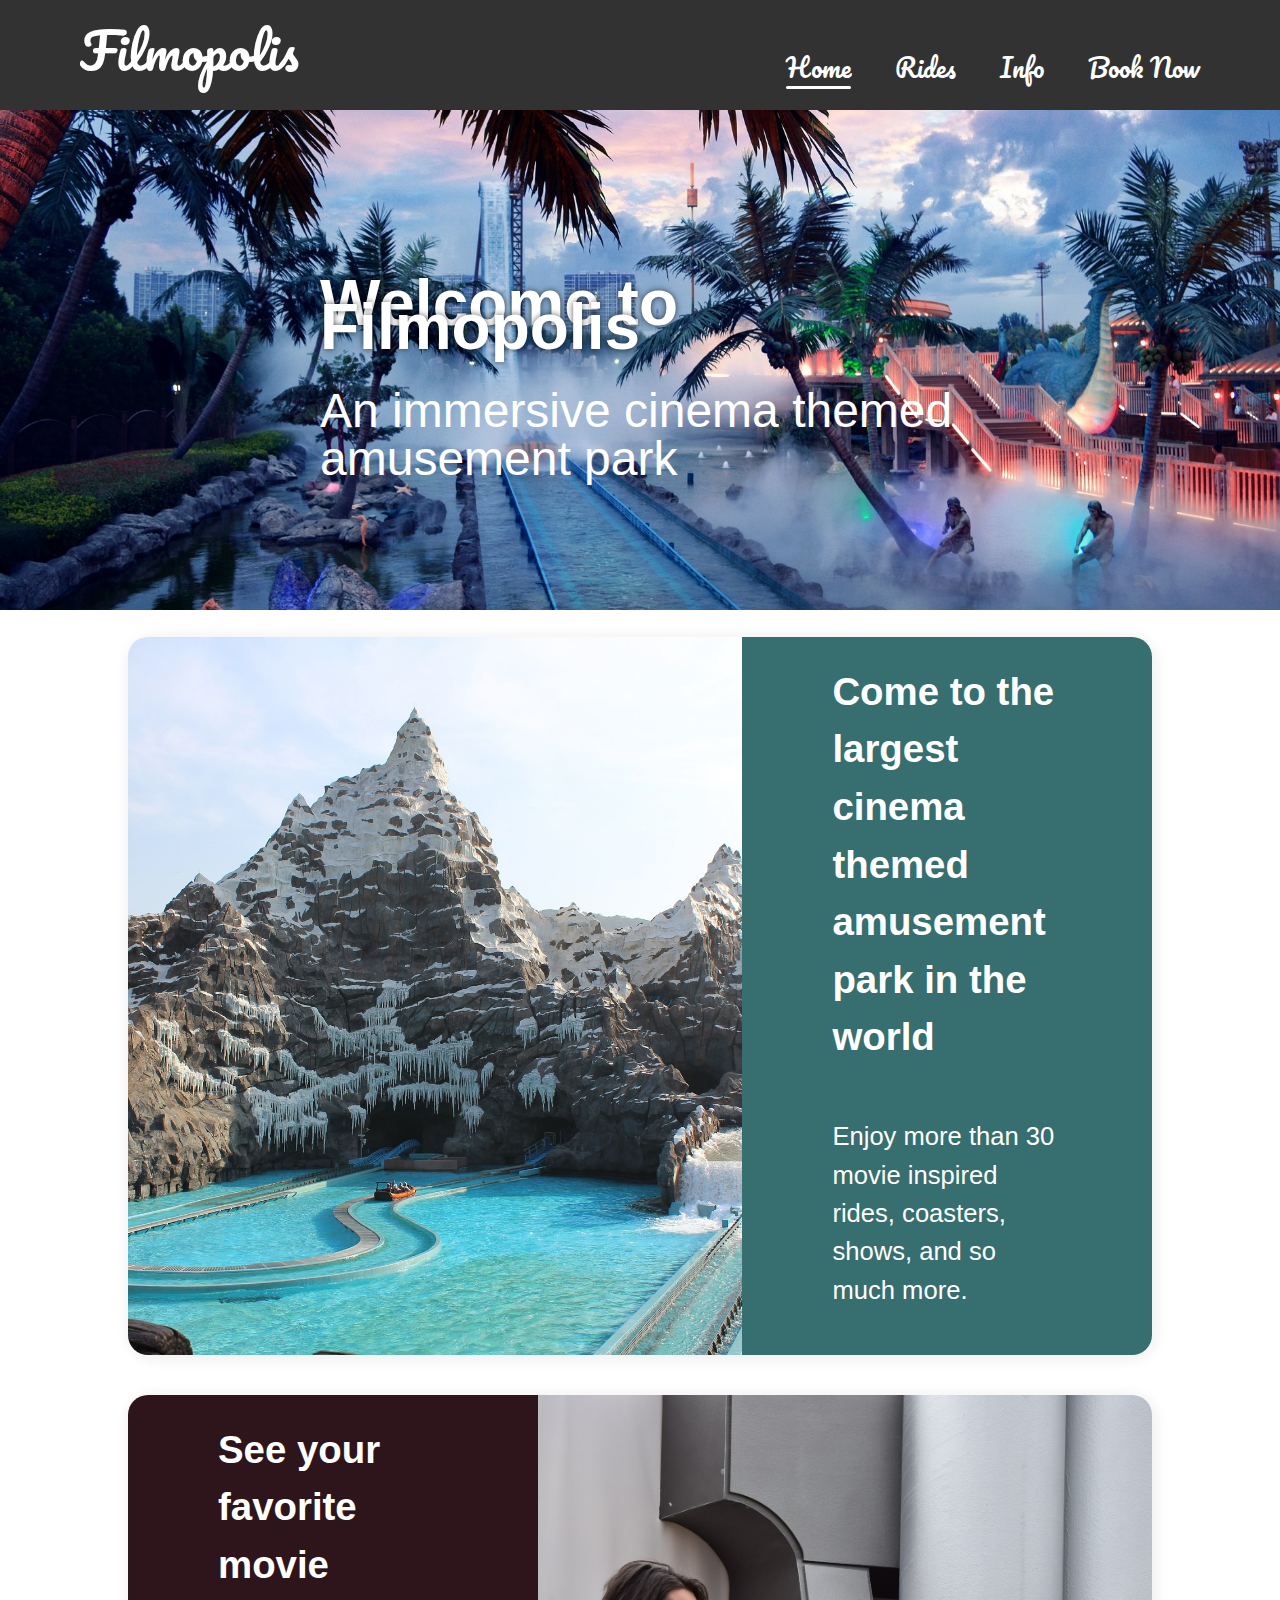
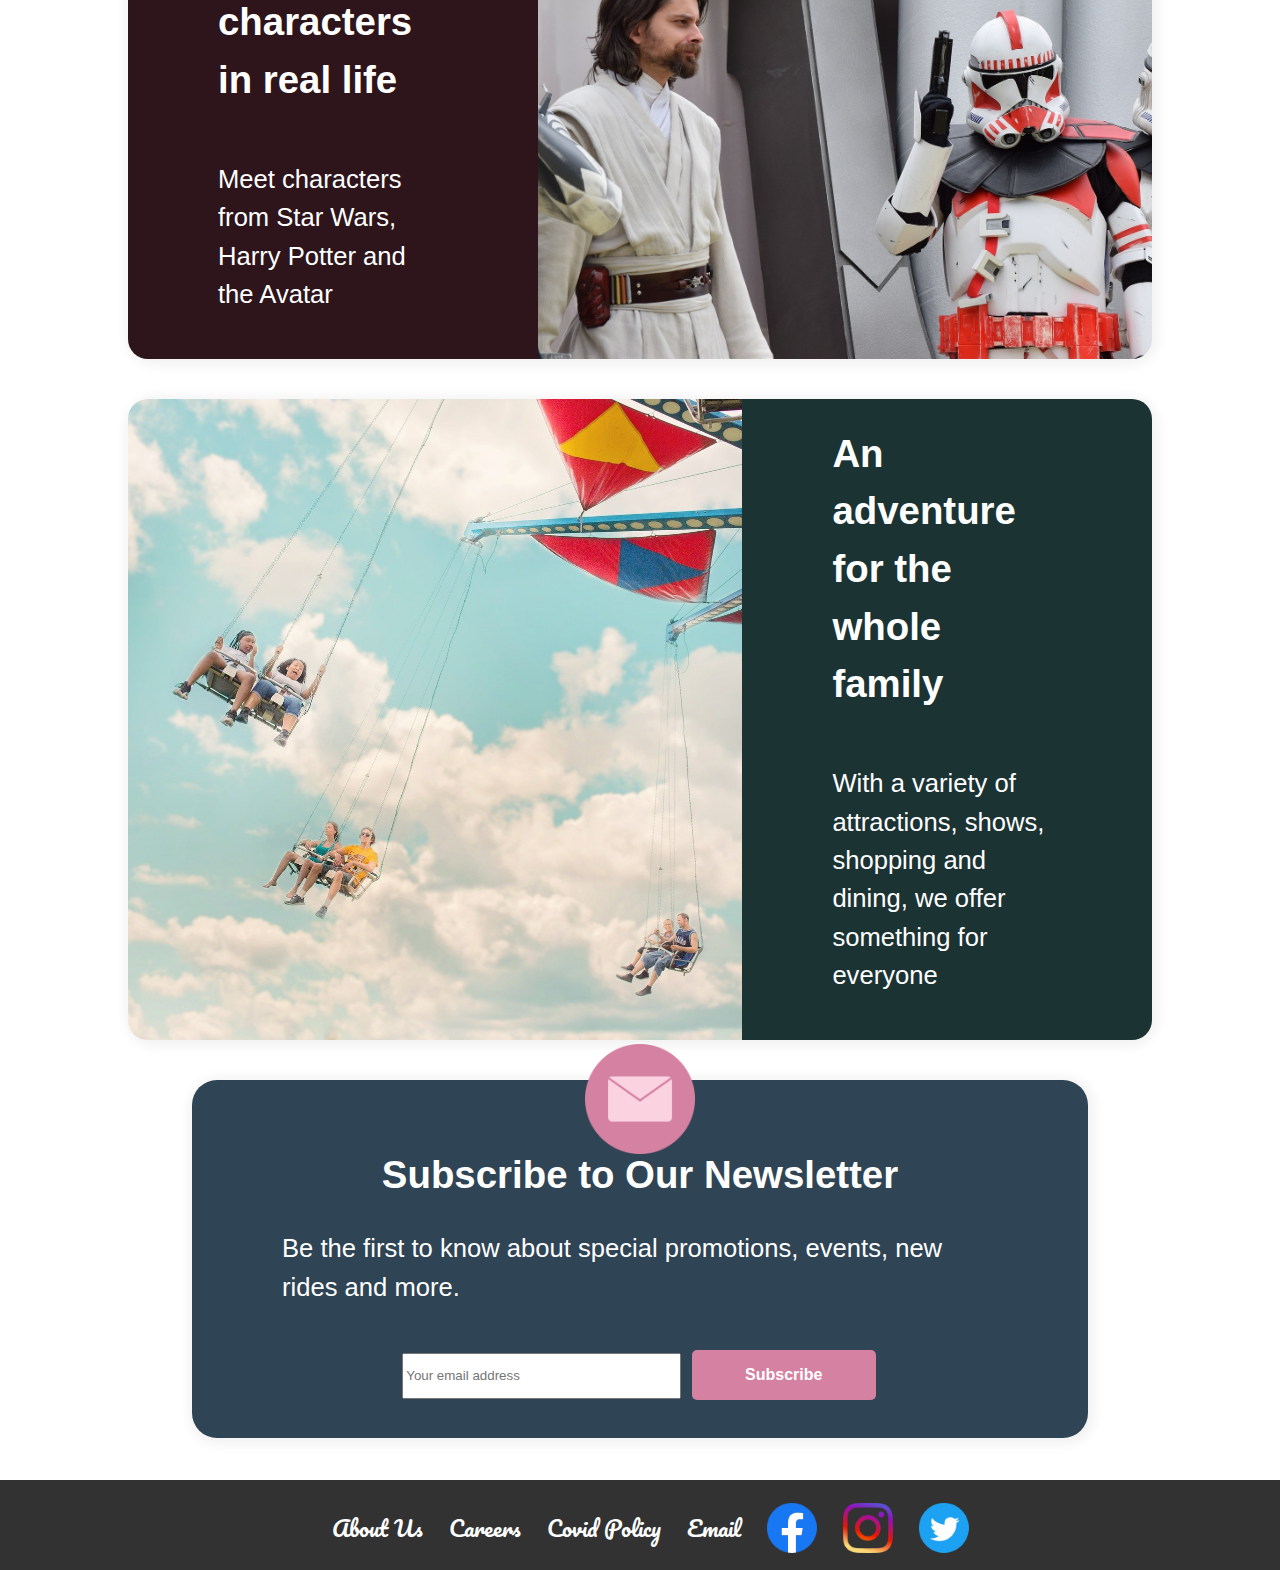
==== commit 04380342: "Merge pull request #20 from zhorzhz/Phil" ====
--- a/index.html
+++ b/index.html
@@ -6,17 +6,16 @@
     <meta charset="utf-8">
     <meta name="viewport" content="width=device-width, initial-scale=1, shrink-to-fit=no">
     <link rel="stylesheet" href="stylesheet/style.css">
-    <link rel="stylesheet" href="stylesheet/index.css">
-    <!-- External font for navigation -->
+    <! -- External font for navigation -->
     <link rel="preconnect" href="https://fonts.gstatic.com"> <!-- speed up external font loading -->
     <link href="https://fonts.googleapis.com/css2?family=Pacifico&display=swap" rel="stylesheet">
 </head>
 
 <body>
 
+    <!-- header for logo and navigation -->
     <header>
-        <a href="index.html"><img id="logo" src="images/filmopolis.png" alt="Filmopolis Logo" width="200"
-                height="88"></a>
+        <a href="index.html" id="logoText">Filmopolis</a>
         <ul>
             <li><a class="currentPage" href="index.html">Home</a></li>
             <li><a class="menuButton" href="attractions.html">Rides</a></li>
@@ -24,33 +23,31 @@
             <li><a class="menuButton" href="info.html">Book Now</a></li>
         </ul>
     </header>
+    <!-- end of header -->
 
     <main>
+        <div id="navSpacer"></div> <!-- Fills gap behind nav bar -->
         <!-- banner       -->
         <div class="banner">
-            <img class="banner-image" src="images/welcome_banner.jpg" alt="Theme Park Welcome Banner">
-            <h2 class="banner-welcome">Welcome to</h2>
+            <img class="banner-image" src="images/welcome_banner.jpg" alt="Theme Park Welcome Banner"
+                style="width:100%;">
             <div class="banner-text">
-                <h2 class="banner-brand">
-                    <img class="banner-light-saber" src="images/star-wars-light-saber.png"
-                        alt="Star Wars Light Saber" />
-                    Filmopolis
-                </h2>
+                <h1>Welcome to Filmopolis</h1>
                 <h3>An immersive cinema themed amusement park </h3>
             </div>
         </div>
         <!-- main content-->
-        <div class="featured-content">
+        <section>
             <article class="article-1">
                 <img class="section-image" src="images/water_ride.jpg" alt="Water ride">
                 <div class="section-content">
-                    <h2>Come to the largest cinema themed amusement park in the world</h2>
+                    <h1>Come to the largest cinema themed amusement park in the world</h1>
                     <h3>Enjoy more than 30 movie inspired rides, coasters, shows, and so much more.</h3>
                 </div>
             </article>
             <article class="article-2">
                 <div class="section-content">
-                    <h2>See your favorite movie characters in real life</h2>
+                    <h1>See your favorite movie characters in real life</h1>
                     <h3>Meet characters from Star Wars, Harry Potter and the Avatar</h3>
                 </div>
                 <img class="section-image" src="images/star_wars.jpg" alt="Star wars characters">
@@ -58,38 +55,40 @@
             <article class="article-3">
                 <img class="section-image" src="images/amusement_ride.jpg" alt="Amusement park ride">
                 <div class="section-content">
-                    <h2>An adventure for the whole family</h2>
+                    <h1>An adventure for the whole family</h1>
                     <h3>With a variety of attractions, shows, shopping and dining, we offer something for everyone</h3>
                 </div>
             </article>
             <article class="newsletter">
                 <img class="newsletter-icon animate-heartBeat" src="images/newsletter.png" alt="newsletter">
 
-                <h2>Subscribe to Our Newsletter</h2>
-                <h4>Be the first to know about special promotions, events, new rides and more. </h4>
-                <form action="index.html">
+                <h1>Subscribe to Our Newsletter</h1>
+                <h3>Be the first to know about special promotions, events, new rides and more. </h3>
+                <form action="">
                     <input type="email" id="email" name="email" placeholder="Your email address">
-                    <input class="subscribe-button" type="submit" value="Subscribe" />
+                    <button class="subscribebutton" input type="submit" value="Subscribe"><b>
+                        Subscribe </b>
+                    </button>
                 </form>
             </article>
-        </div>
+        </section>
     </main>
-
+    <!-- footer for bottom navigation and social media -->
     <footer>
         <ul>
             <li><a class="footerButton" href="info.html">About Us</a></li>
             <li><a class="footerButton" href="index.html">Careers</a></li>
-            <li><a class="footerButton" href="info.html#covidInfo">Covid Policy</a></li>
+            <li><a class="footerButton" href="info.html">Covid Policy</a></li>
             <li><a class="footerButton" href="mailto:contactus@filmopolis.com">Email</a></li>
             <li><a href="http://www.facebook.com" target="_blank"><img src="images/facebook.png" alt="Facebook Logo"
-                        width="50px" height="50px"></a></li>
+                        width="50" height="50"></a></li>
             <li><a href="http://www.instagram.com" target="_blank"><img src="images/instagram.png" alt="Instagram Logo"
-                        width="50px" height="50px"></a></li>
+                        width="50" height="50"></a></li>
             <li><a href="http://www.twitter.com" target="_blank"><img src="images/twitter.png" alt="Twitter Logo"
-                        width="50px" height="50px"></a></li>
+                        width="50" height="50"></a></li>
         </ul>
     </footer>
-
+    <!-- end footer -->
 </body>
 
 </html>--- a/stylesheet/style.css
+++ b/stylesheet/style.css
@@ -1,3 +1,341 @@
+/* header Jen */
+.header{
+    /*background-color: peru;*/
+    grid-area:header;
+}
+/****** header nav - Phil Mc ******/
+
+header {
+    font-family: 'Pacifico', cursive;
+    box-sizing: border-box;
+    padding-left: 80px;
+    line-height: normal;
+    background-color: rgb(50, 50, 50);
+    height: 110px;
+    position: fixed;
+    width: 100%;
+    top: 0;
+    left: 0;
+    z-index: 999;
+}
+
+#logoText {
+    font-size: 50px;
+    color: white;
+    position: absolute;
+    top: 6px;
+    text-decoration: none;
+}
+
+header ul {
+    list-style: none;
+    float: right;
+    margin: 0 80px 0 0;
+    padding-top: 45px;
+}
+
+header li {
+    display: inline-block;
+    margin-left: 40px;
+}
+
+header li a {
+    font-size: 25px;
+    color: white;
+}
+
+.currentPage {
+    text-decoration: none;
+    position: relative;
+}
+
+.currentPage::before {
+    content: "";
+    background-color: white;
+    position: absolute;
+    width: 100%;
+    height: 3px;
+    bottom: 0;
+    left: 0;
+    border-radius: 4px;
+}
+
+/* Animate menu options - source https://tobiasahlin.com/blog/css-trick-animating-link-underlines/ */
+
+a.menuButton:hover, a.currentPage:hover { /* override library styling on attractions page */
+    color: rgba(255, 255, 255, 1.0);
+    text-decoration: none;
+}
+
+.menuButton {
+    position: relative;
+    text-decoration: none;
+}
+
+.menuButton::before { /* create underline with scaleX(0) so not visible */
+    content: "";
+    background-color: white;
+    position: absolute;
+    width: 100%;
+    height: 3px;
+    bottom: 0;
+    left: 0;
+    border-radius: 4px;
+    visibility: hidden;
+    transform: scaleX(0);
+    transition: all 0.3s ease-in-out 0s;
+}
+
+.menuButton:hover::before { /* scale on hover to trigger animation */
+    visibility: visible;
+    transform: scaleX(1);
+
+}
+
+#navSpacer {            /** to pad behind the nav bar when scrolled to the top **/
+    height: 110px;
+    width: 100%;
+}
+
+/****** end header nav ******/
+
+/* === Index page === */
+
+.animate-heartBeat {
+    animation-name: heartBeat;
+    animation-duration: 1.3s;
+    animation-timing-function: ease-in-out;
+    animation-iteration-count: 20;
+}
+
+@keyframes heartBeat {
+    0% {
+        transform: scale(1)
+    }
+    14% {
+        transform: scale(1.2)
+    }
+    28% {
+        transform: scale(1)
+    }
+    42% {
+        transform: scale(1.2)
+    }
+    70% {
+        transform: scale(1)
+    }
+}
+
+/* banner image and the text */
+
+.banner-text {
+	position: absolute;
+	top: 55%;
+	left: 50%;
+	transform: translate(-50%, -50%);
+}
+
+.banner {
+	position: relative;
+}
+
+.banner-image {
+	width: 100%;
+	height: 500px;
+}
+
+.banner-text {
+	color: white;
+	font-family: Arial, Helvetica, sans-serif;
+}
+
+.banner-text h1 {
+	font-size: 4em;
+	text-shadow: 0 0 6px #000000a8;
+}
+
+.banner-text h3 {
+	font-size: 3em;
+	font-weight: lighter;
+	line-height: 1em;
+}
+
+/*flex box sections*/
+
+.section-content {
+	padding-bottom: 20px;
+}
+
+.section-content h1 {
+	font-family: Arial, Helvetica, sans-serif;
+	font-size: 2.4em;
+	line-height: 1.5;
+	color: white;
+	text-align: left;
+	padding-left: 90px;
+	padding-right: 90px;
+}
+
+.section-content h3 {
+	font-family: Arial;
+	font-size: 1.6em;
+	line-height: 1.5;
+	color: white;
+	text-align: left;
+	padding-left: 90px;
+	padding-right: 90px;
+	font-weight: lighter;
+}
+
+section {
+	display: flex;
+	flex-wrap: wrap;
+	justify-content: center;
+}
+
+article {
+	display: flex;
+	margin: 20px;
+	border-radius: 25px;
+	max-width: 80%;
+	box-shadow: 2px 2px 11px 5px #0000000d;
+}
+
+.newsletter h1 {
+    font-family: Arial, Helvetica, sans-serif;
+    font-size: 2.4em;
+    line-height: 1.5;
+    color: white;
+    text-align: left;
+    padding-left: 90px;
+    padding-right: 90px;
+}
+
+.newsletter h3 {
+    font-family: Arial;
+    font-size: 1.6em;
+    line-height: 1.5;
+    color: white;
+    text-align: left;
+    padding-left: 90px;
+    padding-right: 90px;
+    font-weight: lighter;
+    margin-top: 0
+}
+
+.newsletter {
+    position: relative;
+	display: flex;
+    flex-direction: column;
+    color: white;
+    align-items: center;
+	margin: 20px;
+	border-radius: 25px;
+    max-width: 70%;
+	box-shadow: 2px 2px 11px 5px #0000000d;
+    background: #2F4454;
+    padding-top: 40px;
+}
+
+.newsletter .newsletter-icon {
+    position: absolute;
+    top: -52px;
+    width: 110px;
+    padding: 16px 32px;
+}
+
+.newsletter form {
+    font-size: 2em;
+    line-height: 1em;
+    text-align: center;
+    padding: 14px 14px 34px 14px;
+    width: 57%;
+}
+
+form .form-row {
+    display: flex;
+}
+
+article>*:first-child {
+	border-top-left-radius: 20px;
+	border-bottom-left-radius: 20px;
+}
+
+article>*:last-child {
+	border-top-right-radius: 20px;
+	border-bottom-right-radius: 20px;
+}
+
+/*image sizing*/
+
+.section-image {
+	width: 60%;
+	object-position: 50% 50%;
+	object-fit: cover;
+}
+
+.section-content {
+	width: 50%;
+	display: flex;
+	flex-direction: column;
+	align-items: center;
+	justify-content: center;
+}
+
+/*article background color*/
+
+.article-1 .section-content {
+	background-color: #376E6F;
+}
+
+.article-2 .section-content {
+	background-color: #2E151B;
+}
+
+.article-3 .section-content {
+	background-color: #1C3334;
+}
+
+/*style form*/
+
+form input {
+    line-height: 3em;
+    width: 53%;
+}
+
+/*style subscribe buttom */
+
+.subscribebutton {
+    background-color: #d581a1;
+    border: none;
+	color: white;
+    padding: 16px 32px;
+	text-align: center;
+    text-decoration: none;
+    display: inline-block;
+    font-size: 16px;
+    margin: 4px 2px;
+    transition-duration: 0.4s;
+    cursor: pointer;
+}
+
+.subscribebutton {
+    background-color: #d581a1;
+    color: white;
+    border-radius: 5px;
+    width: 120px;
+    /*  border: 2px solid white*/
+}
+
+.subscribebutton:hover {
+    background-color: white;
+    color: #d581a1
+}
+
+/* === Index page end === */
+
+
+
 /* body part */
 body{
     margin:0;
@@ -106,14 +444,6 @@
 }
 /* end of flexbox */
 
-
-
-
-/* header Jen */
-.header{
-    /*background-color: peru;*/
-    grid-area:header;
-}
 /* banner image */
 .featured_header{
     background-image: url('../images/carousel/1.jpg');
@@ -121,73 +451,6 @@
     background-size: cover;
 }
 
-/****** header nav - Phil Mc ******/
-
-header {
-    padding: 10px  80px 5px 80px;
-    line-height: normal;
-    background-color: rgb(50, 50, 50);
-    font-size: 20px;
-}
-
-#logo {
-    padding: 0;
-    border-style: none;
-    border-width: 1px;
-    border-radius: 10px;
-}
-
-header ul {
-    list-style: none;
-    float: right;
-    margin: 0;
-    padding-top: 55px;
-    padding-inline-start: 0;
-}
-
-header li {
-    display: inline-block;
-    margin-left: 40px;
-}
-
-.currentPage {
-    text-decoration: underline;
-    color: white;
-}
-
-/* Animate menu options - source https://tobiasahlin.com/blog/css-trick-animating-link-underlines/ */
-
-a.menuButton:hover, a.currentPage:hover { /* override library styling on attractions page */
-    color: white;
-    text-decoration: none;
-}
-
-.menuButton {
-    position: relative;
-    text-decoration: none;
-    color: white;
-}
-
-.menuButton::before { /* create underline with scaleX(0) so not visible */
-    content: "";
-    background-color: white;
-    position: absolute;
-    width: 100%;
-    height: 2px;
-    bottom: 0;
-    left: 0;
-    visibility: hidden;
-    transform: scaleX(0);
-    transition: all 0.3s ease-in-out 0s;
-}
-
-.menuButton:hover::before { /* scale on hover to trigger animation */
-    visibility: visible;
-    transform: scaleX(1);
-
-}
-
-/****** end header nav ******/
 
 
 /* banner text */
@@ -361,15 +624,15 @@
 footer {
     line-height: 90px;
     margin-top: 20px;
-    /*margin-bottom: 20px;*/
     text-align: center;
     background-color: rgb(50, 50, 50);
     height: 90px;
+    font-family: 'Pacifico', cursive;
+    font-size: 22px;
 }
 
 footer ul {
     list-style: none;
-     padding-inline-start: 0;
 }
 
 footer li {
@@ -377,15 +640,15 @@
     margin-right: 20px;
 }
 
+a.footerButton:hover { /* override library styling on attractions page */
+    color: white;
+    text-decoration: none;
+}
 /* Animate menu options - source https://tobiasahlin.com/blog/css-trick-animating-link-underlines/ */
-
-a.footerButton:hover { /* override library styling on attractions page */
-    color: white;
-    text-decoration: none;
-}
 
 .footerButton {
     position: relative;
+    top: 3px;
     text-decoration: none;
     color: white;
 }
@@ -398,6 +661,7 @@
     height: 2px;
     bottom: 0;
     left: 0;
+    border-radius: 4px;
     visibility: hidden;
     transform: scaleX(0);
     transition: all 0.3s ease-in-out 0s;
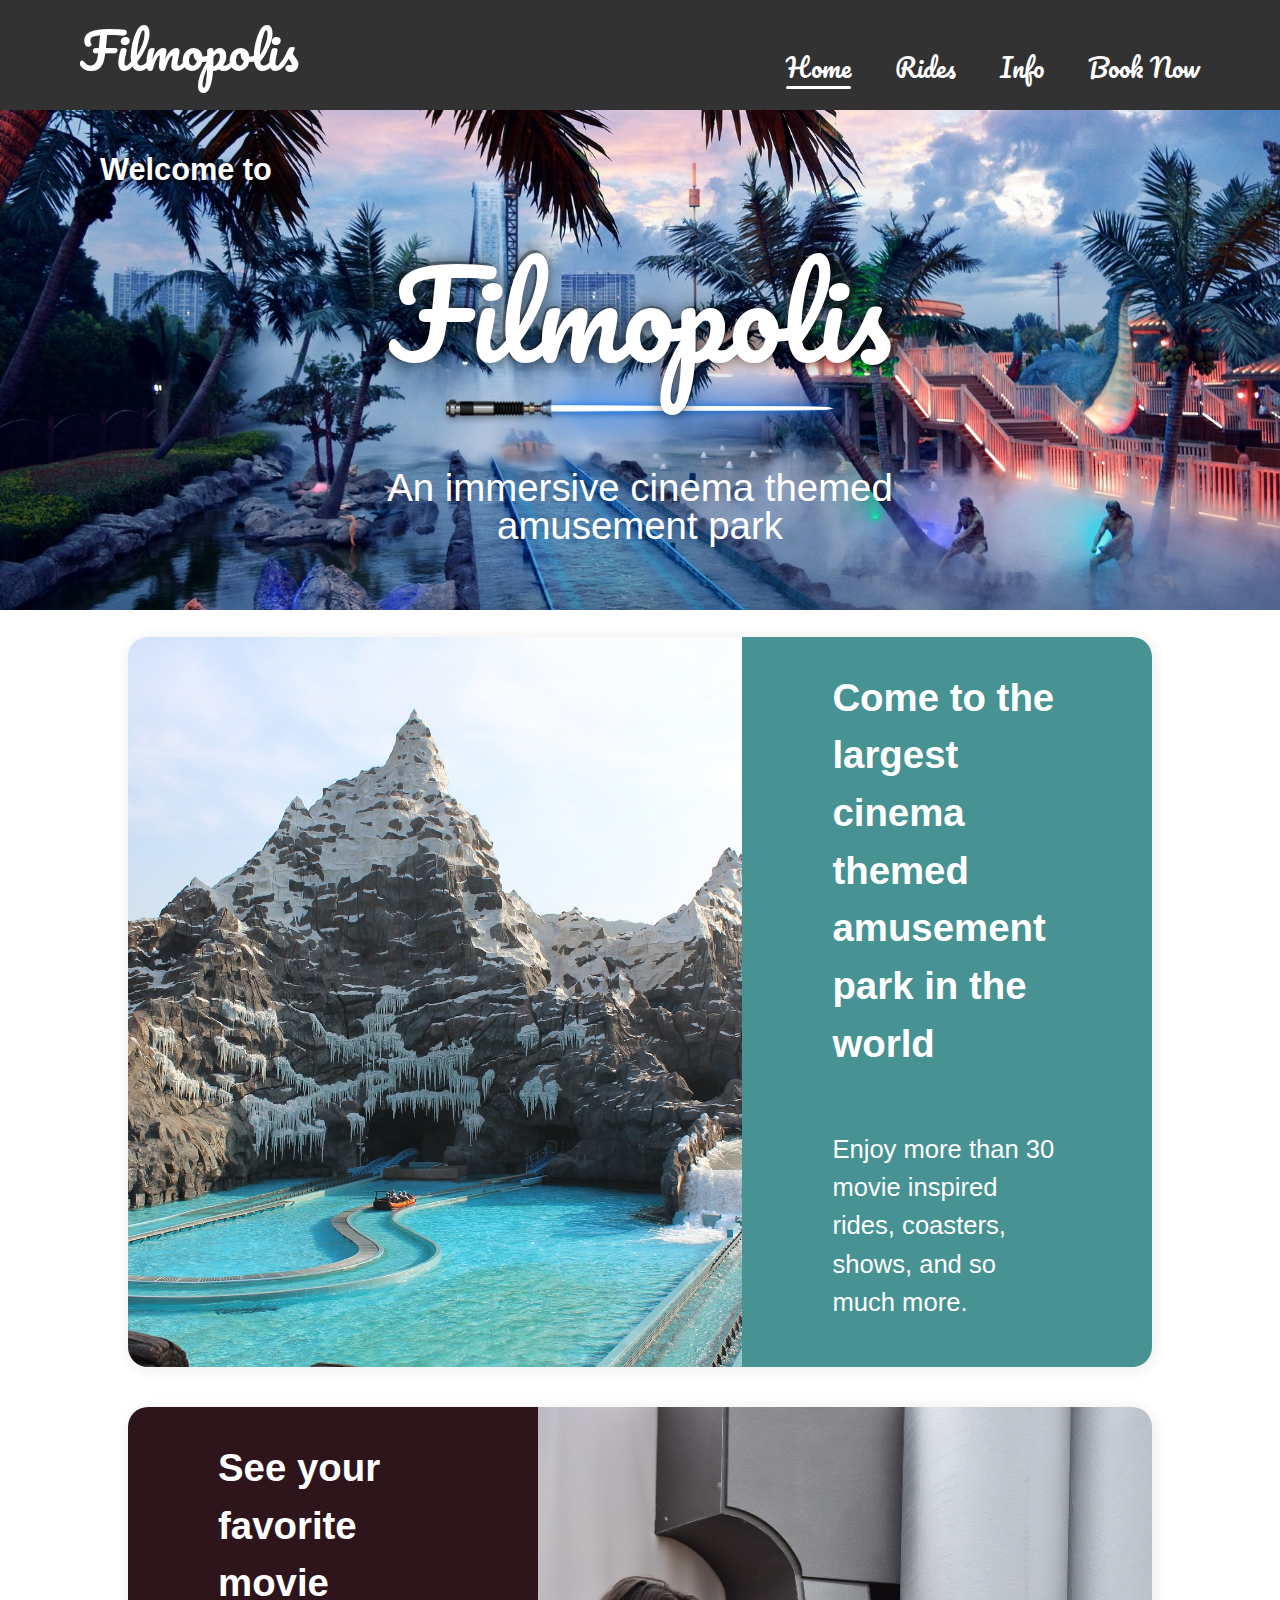
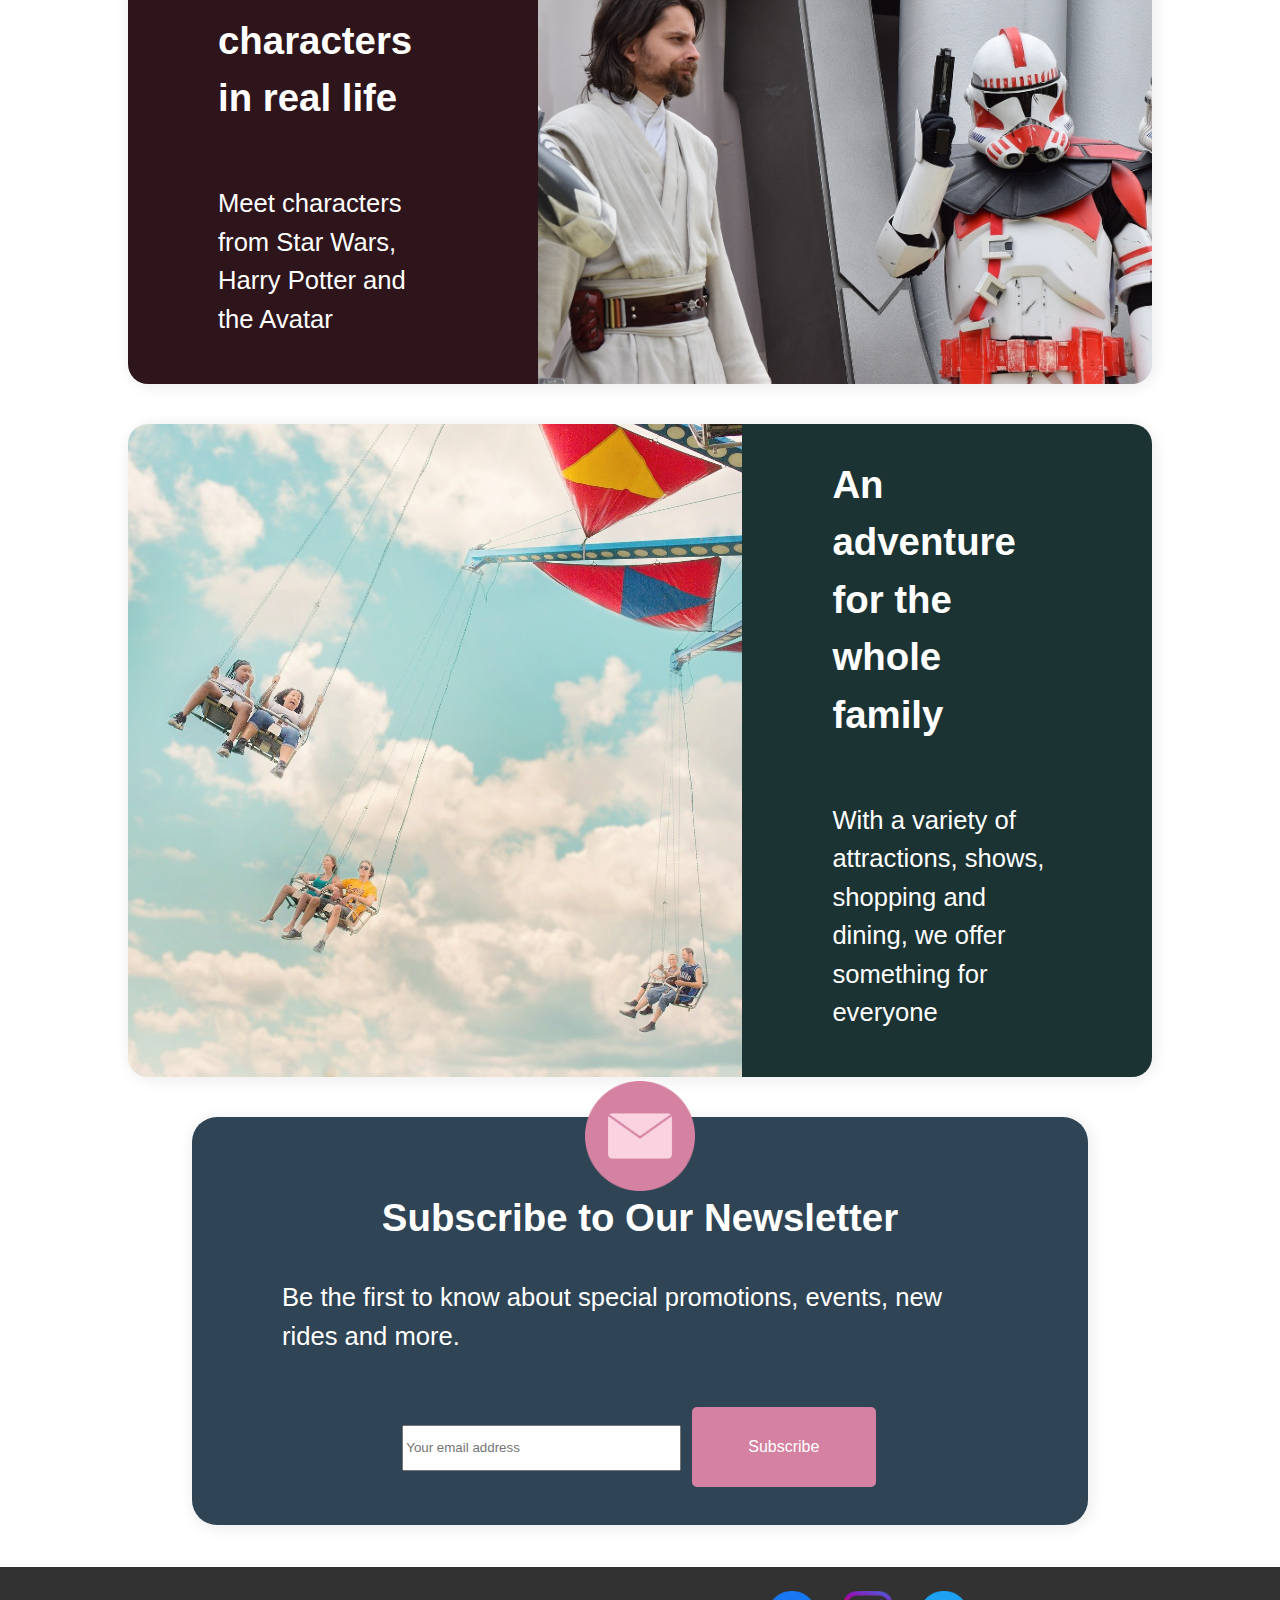
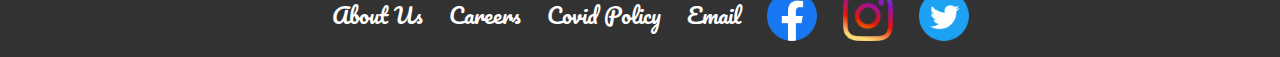
==== commit 1fe3fc34: "Merge remote-tracking branch 'origin/main' into kimberly-index-update" ====
--- a/index.html
+++ b/index.html
@@ -6,7 +6,8 @@
     <meta charset="utf-8">
     <meta name="viewport" content="width=device-width, initial-scale=1, shrink-to-fit=no">
     <link rel="stylesheet" href="stylesheet/style.css">
-    <! -- External font for navigation -->
+    <link rel="stylesheet" href="stylesheet/index.css">
+    <!-- External font for navigation -->
     <link rel="preconnect" href="https://fonts.gstatic.com"> <!-- speed up external font loading -->
     <link href="https://fonts.googleapis.com/css2?family=Pacifico&display=swap" rel="stylesheet">
 </head>
@@ -29,25 +30,29 @@
         <div id="navSpacer"></div> <!-- Fills gap behind nav bar -->
         <!-- banner       -->
         <div class="banner">
-            <img class="banner-image" src="images/welcome_banner.jpg" alt="Theme Park Welcome Banner"
-                style="width:100%;">
+            <img class="banner-image" src="images/welcome_banner.jpg" alt="Theme Park Welcome Banner">
+            <h2 class="banner-welcome">Welcome to</h2>
             <div class="banner-text">
-                <h1>Welcome to Filmopolis</h1>
+                <h2 class="banner-brand">
+                    <img class="banner-light-saber" src="images/star-wars-light-saber.png"
+                        alt="Star Wars Light Saber" />
+                    Filmopolis
+                </h2>
                 <h3>An immersive cinema themed amusement park </h3>
             </div>
         </div>
         <!-- main content-->
-        <section>
+        <div class="featured-content">
             <article class="article-1">
                 <img class="section-image" src="images/water_ride.jpg" alt="Water ride">
                 <div class="section-content">
-                    <h1>Come to the largest cinema themed amusement park in the world</h1>
+                    <h2>Come to the largest cinema themed amusement park in the world</h2>
                     <h3>Enjoy more than 30 movie inspired rides, coasters, shows, and so much more.</h3>
                 </div>
             </article>
             <article class="article-2">
                 <div class="section-content">
-                    <h1>See your favorite movie characters in real life</h1>
+                    <h2>See your favorite movie characters in real life</h2>
                     <h3>Meet characters from Star Wars, Harry Potter and the Avatar</h3>
                 </div>
                 <img class="section-image" src="images/star_wars.jpg" alt="Star wars characters">
@@ -55,23 +60,21 @@
             <article class="article-3">
                 <img class="section-image" src="images/amusement_ride.jpg" alt="Amusement park ride">
                 <div class="section-content">
-                    <h1>An adventure for the whole family</h1>
+                    <h2>An adventure for the whole family</h2>
                     <h3>With a variety of attractions, shows, shopping and dining, we offer something for everyone</h3>
                 </div>
             </article>
             <article class="newsletter">
                 <img class="newsletter-icon animate-heartBeat" src="images/newsletter.png" alt="newsletter">
 
-                <h1>Subscribe to Our Newsletter</h1>
-                <h3>Be the first to know about special promotions, events, new rides and more. </h3>
-                <form action="">
+                <h2>Subscribe to Our Newsletter</h2>
+                <h4>Be the first to know about special promotions, events, new rides and more. </h4>
+                <form action="index.html">
                     <input type="email" id="email" name="email" placeholder="Your email address">
-                    <button class="subscribebutton" input type="submit" value="Subscribe"><b>
-                        Subscribe </b>
-                    </button>
+                    <input class="subscribe-button" type="submit" value="Subscribe" />
                 </form>
             </article>
-        </section>
+        </div>
     </main>
     <!-- footer for bottom navigation and social media -->
     <footer>
--- a/stylesheet/index.css
+++ b/stylesheet/index.css
@@ -0,0 +1,313 @@
+/* === Index page === */
+
+/* banner image and the text */
+
+.banner {
+    position: relative;
+}
+
+.banner-image {
+    width: 100%;
+    height: 500px;
+    object-fit: cover;
+}
+
+.banner-light-saber {
+    width: 70%;
+    position: absolute;
+    bottom: -82%;
+    left: 15%;
+    z-index: -1;
+}
+
+.banner-welcome {
+    position: absolute;
+    left: 100px;
+    top: 20px;
+    color: white;
+    font-family: Arial, Helvetica, sans-serif;
+    line-height: 1;
+    text-shadow: 0 0 6px #000000a8;
+    font-size: 2.4vw;
+}
+
+.banner-brand {
+    font-size: 7.4em !important;
+    text-shadow: 0 0 16px #00000057;
+    font-family: Pacifico, cursive, Arial, Helvetica, sans-serif;
+    font-weight: lighter;
+    color: rgba(0, 0, 0, .31);
+}
+
+.banner-brand::after {
+    content: 'Filmopolis';
+    position: absolute;
+    bottom: 0;
+    left: 0;
+    width: 100%;
+    color: white;
+    font-size: 115px;
+}
+
+.banner-text {
+    position: absolute;
+    top: 55%;
+    left: 50%;
+    transform: translate(-50%, -50%);
+    color: white;
+    font-family: Arial, Helvetica, sans-serif;
+    text-align: center;
+    line-height: 1;
+    padding-bottom: 40px;
+}
+
+.banner-text h2 {
+    font-size: 4em;
+    position: relative
+}
+
+.banner-text h3 {
+    font-size: 2.4em;
+    font-weight: lighter;
+    line-height: 1em;
+}
+
+/* featured content */
+
+.section-content {
+    padding-bottom: 20px;
+}
+
+.section-content h2 {
+    font-family: Arial, Helvetica, sans-serif;
+    font-size: 2.4em;
+    line-height: 1.5;
+    color: white;
+    text-align: left;
+    padding-left: 90px;
+    padding-right: 90px;
+}
+
+.section-content h3 {
+    font-family: Arial;
+    font-size: 1.6em;
+    line-height: 1.5;
+    color: white;
+    text-align: left;
+    padding-left: 90px;
+    padding-right: 90px;
+    font-weight: lighter;
+}
+
+.featured-content {
+    display: flex;
+    flex-wrap: wrap;
+    justify-content: center;
+}
+
+article {
+    display: flex;
+    margin: 20px;
+    border-radius: 25px;
+    max-width: 80%;
+    box-shadow: 2px 2px 11px 5px #0000000d;
+}
+
+.newsletter h2 {
+    font-family: Arial, Helvetica, sans-serif;
+    font-size: 2.4em;
+    line-height: 1.5;
+    color: white;
+    text-align: left;
+    padding-left: 90px;
+    padding-right: 90px;
+}
+
+.newsletter h4 {
+    font-family: Arial;
+    font-size: 1.6em;
+    line-height: 1.5;
+    color: white;
+    text-align: left;
+    padding-left: 90px;
+    padding-right: 90px;
+    font-weight: lighter;
+    margin-top: 0
+}
+
+.newsletter {
+    position: relative;
+    display: flex;
+    flex-direction: column;
+    color: white;
+    align-items: center;
+    margin: 20px;
+    border-radius: 25px;
+    max-width: 70%;
+    box-shadow: 2px 2px 11px 5px #0000000d;
+    background: #2F4454;
+    padding-top: 40px;
+}
+
+.newsletter .newsletter-icon {
+    position: absolute;
+    top: -52px;
+    width: 110px;
+    padding: 16px 32px;
+}
+
+.newsletter form {
+    font-size: 2em;
+    line-height: 1em;
+    text-align: center;
+    padding: 14px 14px 34px 14px;
+    width: 57%;
+}
+
+form .form-row {
+    display: flex;
+}
+
+article>*:first-child {
+    border-top-left-radius: 20px;
+    border-bottom-left-radius: 20px;
+}
+
+article>*:last-child {
+    border-top-right-radius: 20px;
+    border-bottom-right-radius: 20px;
+}
+
+/* featured content image sizing */
+
+.section-image {
+    width: 60%;
+    object-position: 50% 50%;
+    object-fit: cover;
+}
+
+.section-content {
+    width: 50%;
+    display: flex;
+    flex-direction: column;
+    align-items: center;
+    justify-content: center;
+}
+
+/* featured article background color */
+
+.article-1 .section-content {
+    background-color: #479292;
+}
+
+.article-2 .section-content {
+    background-color: #2E151B;
+}
+
+.article-3 .section-content {
+    background-color: #1C3334;
+}
+
+/* newsletter form */
+
+form input {
+    line-height: 3em;
+    width: 53%;
+}
+
+/* newsletter subscribe button */
+
+.subscribe-button {
+    background-color: #d581a1;
+    border: none;
+    color: white;
+    padding: 16px 32px;
+    text-align: center;
+    text-decoration: none;
+    display: inline-block;
+    font-size: 16px;
+    margin: 4px 2px;
+    transition-duration: 0.4s;
+    cursor: pointer;
+}
+
+.subscribe-button {
+    background-color: #d581a1;
+    color: white;
+    border-radius: 5px;
+    width: 120px;
+}
+
+.subscribe-button:hover {
+    background-color: white;
+    color: #d581a1
+}
+
+/* newsletter subscribe button animation */
+
+.animate-heartBeat {
+    animation-name: heartBeat;
+    animation-duration: 1.3s;
+    animation-timing-function: ease-in-out;
+    animation-iteration-count: 20;
+}
+
+@keyframes heartBeat {
+    0% {
+        transform: scale(1)
+    }
+    14% {
+        transform: scale(1.2)
+    }
+    28% {
+        transform: scale(1)
+    }
+    42% {
+        transform: scale(1.2)
+    }
+    70% {
+        transform: scale(1)
+    }
+}
+
+/* Media Query for Small Screen */
+
+@media only screen and (max-width: 600px) {
+    article {
+        flex-direction: column;
+        width: 100%;
+        max-width: 100%;
+    }
+    article .section-image, article .section-content {
+        width: 100%;
+    }
+    article .section-image {
+        border-radius: 20px 20px 0 0;
+    }
+    article .section-content {
+        border-radius: 0 0 20px 20px;
+    }
+    article .section-content h2 {
+        padding-left: 24px;
+        padding-right: 24px;
+    }
+    article h3 {
+        display: none;
+    }
+    article.article-2 .section-image {
+        order: -1;
+    }
+}
+
+/* Media Query for Medium Screen */
+
+@media only screen and (max-width: 1200px) {
+    .banner-light-saber {
+        bottom: -60%;
+    }
+    .banner-welcome {
+        left: 30px;
+        top: -10px;
+        font-size: 3vw;
+    }
+}
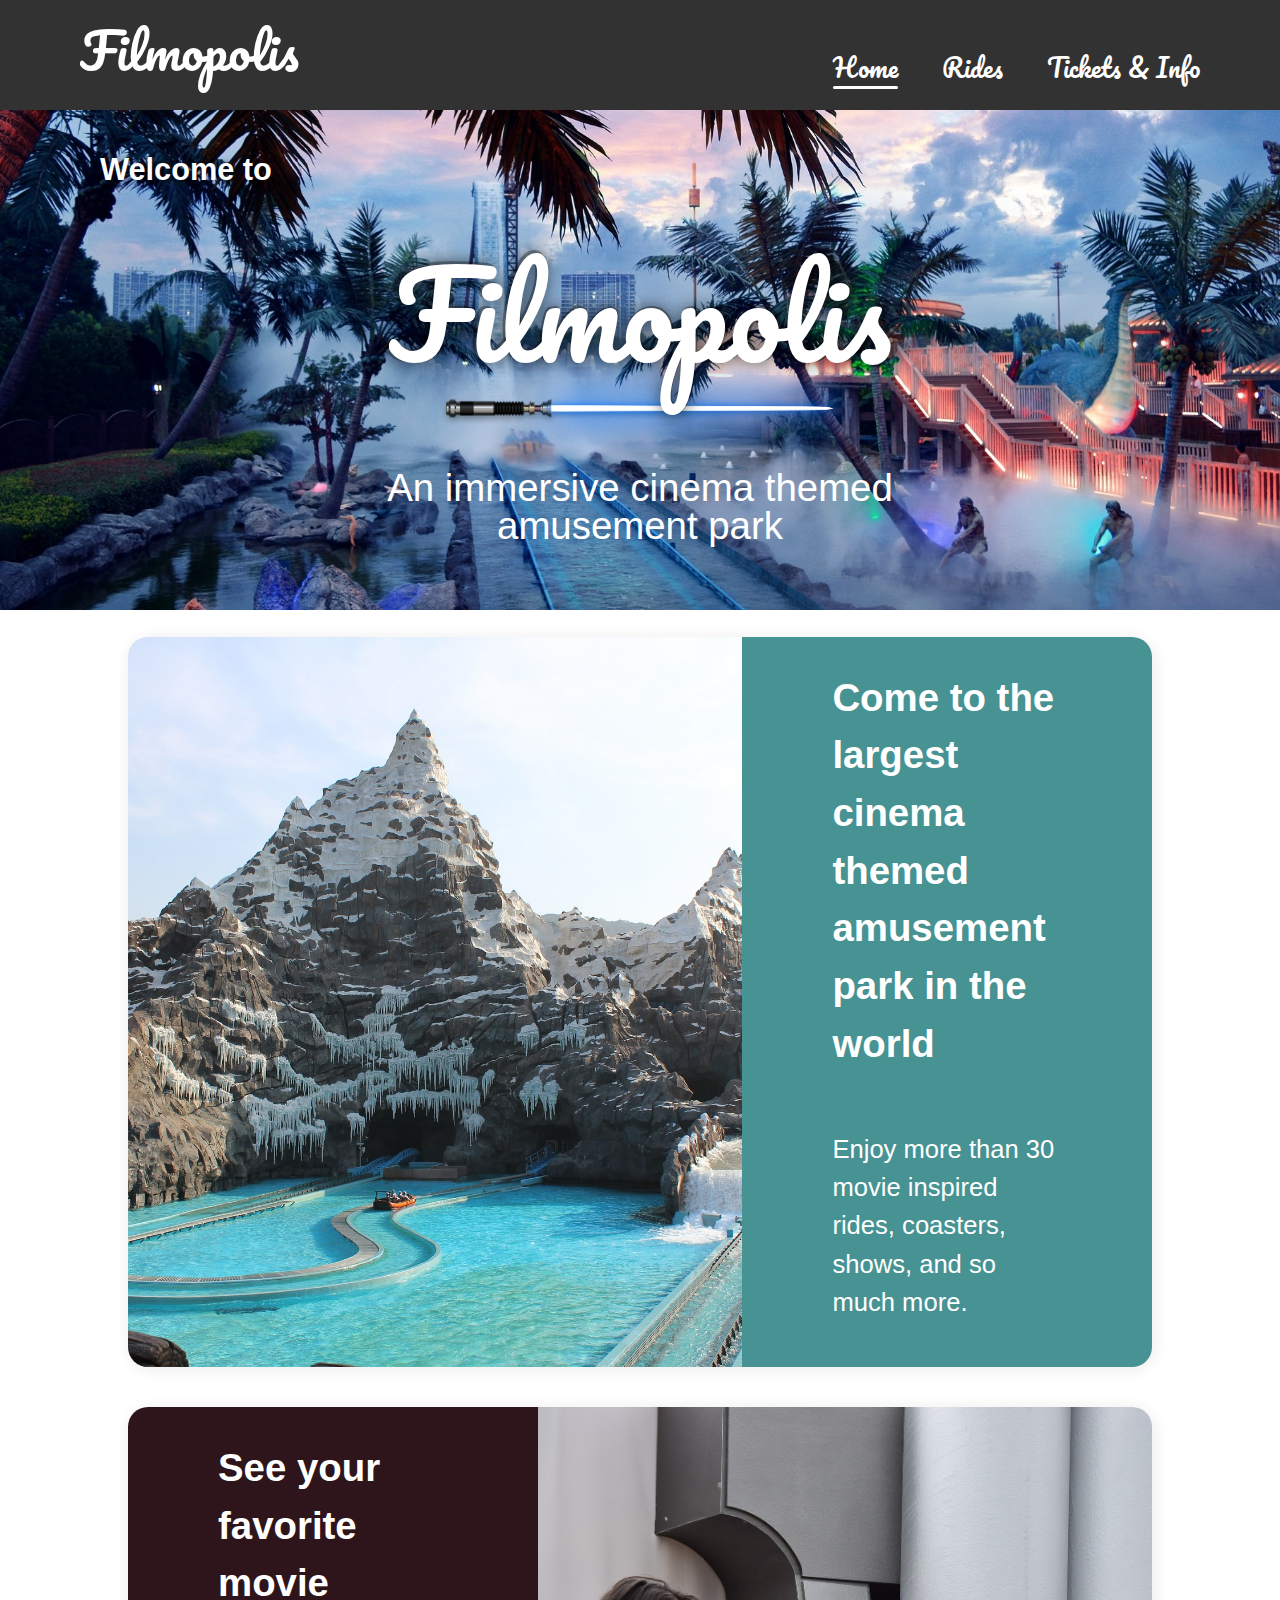
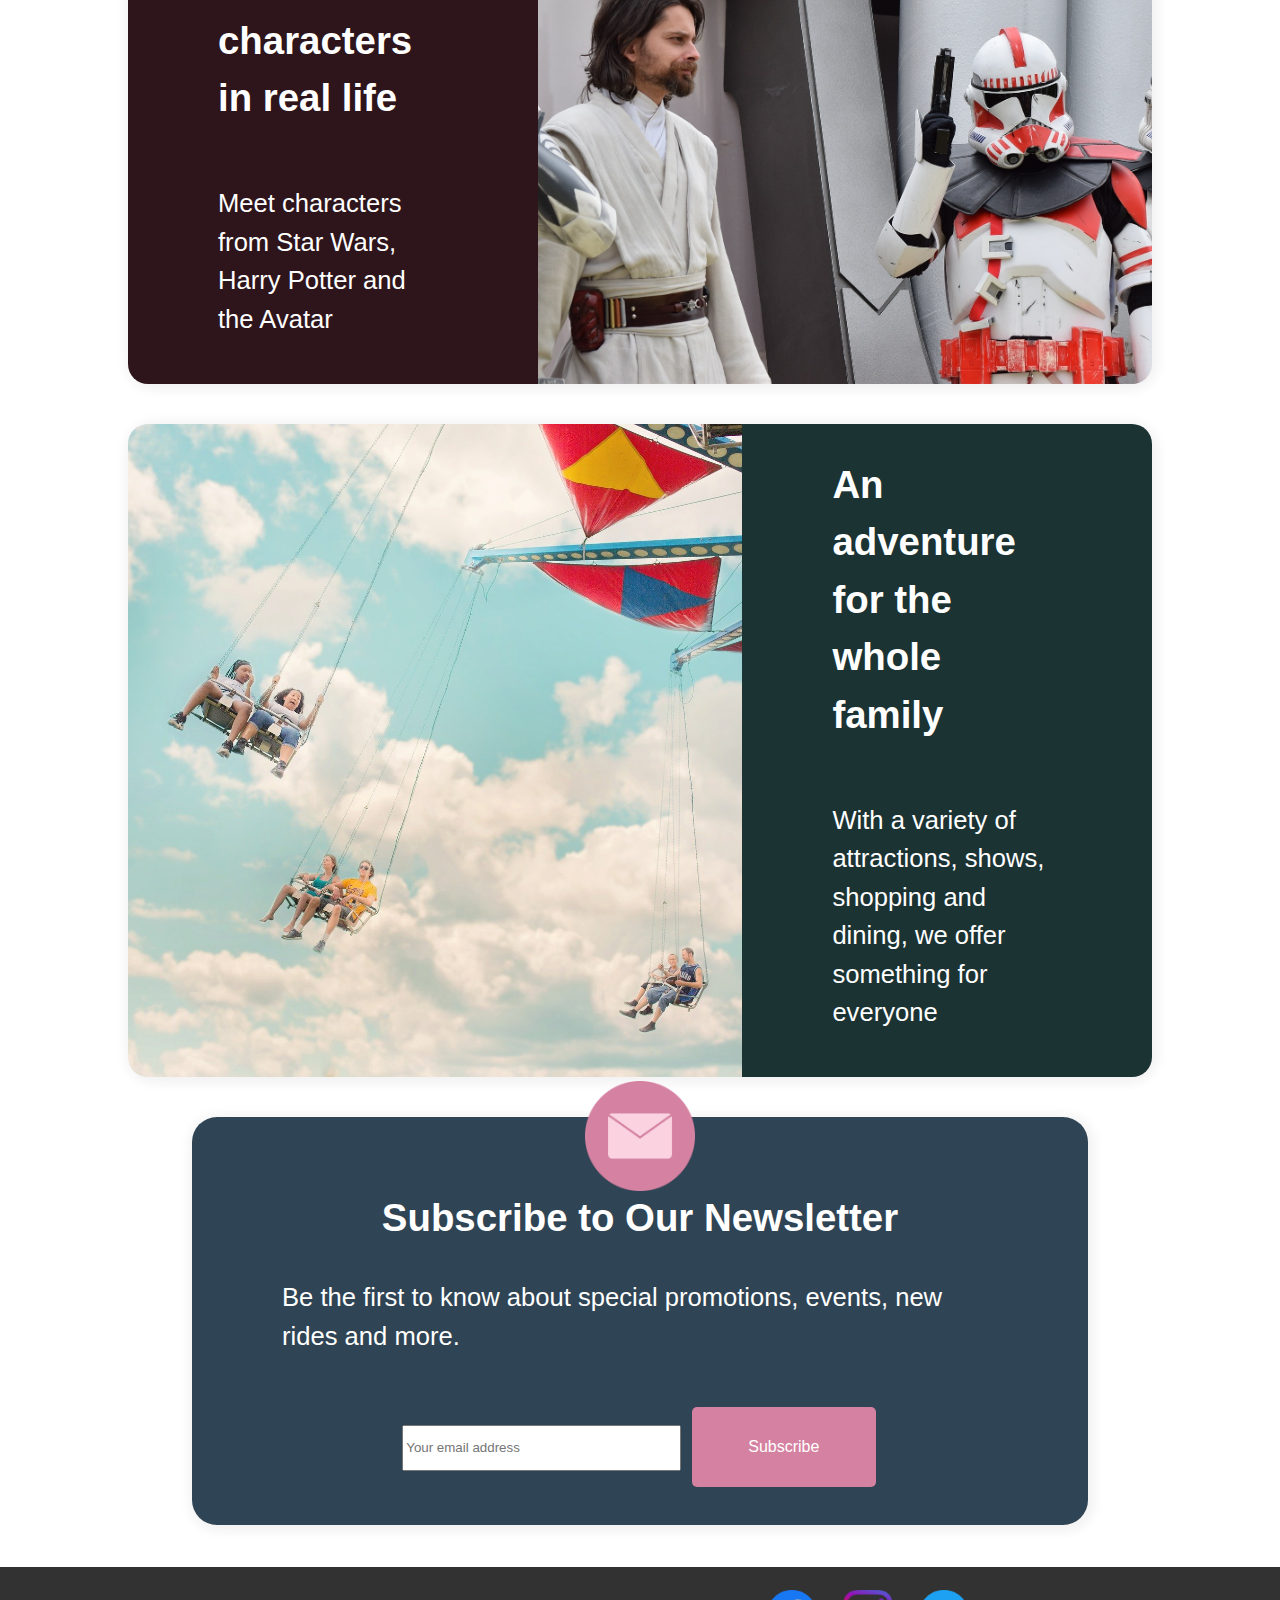
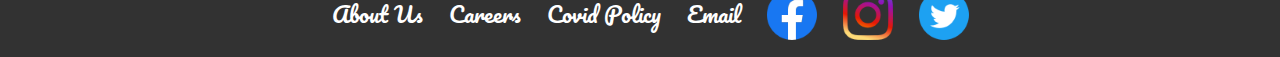
==== commit 9dd41731: "Changed header nav 'book now' to 'Tickets & Info' Fixed some little css typos." ====
--- a/index.html
+++ b/index.html
@@ -14,14 +14,13 @@
 
 <body>
 
-    <!-- header for logo and navigation -->
+    <!-- header for logo and top navigation -->
     <header>
         <a href="index.html" id="logoText">Filmopolis</a>
         <ul>
             <li><a class="currentPage" href="index.html">Home</a></li>
             <li><a class="menuButton" href="attractions.html">Rides</a></li>
-            <li><a class="menuButton" href="info.html">Info</a></li>
-            <li><a class="menuButton" href="info.html">Book Now</a></li>
+            <li><a class="menuButton" href="info.html">Tickets & Info</a></li>
         </ul>
     </header>
     <!-- end of header -->
--- a/stylesheet/style.css
+++ b/stylesheet/style.css
@@ -1,8 +1,3 @@
-/* header Jen */
-.header{
-    /*background-color: peru;*/
-    grid-area:header;
-}
 /****** header nav - Phil Mc ******/
 
 header {
@@ -99,243 +94,6 @@
 
 /****** end header nav ******/
 
-/* === Index page === */
-
-.animate-heartBeat {
-    animation-name: heartBeat;
-    animation-duration: 1.3s;
-    animation-timing-function: ease-in-out;
-    animation-iteration-count: 20;
-}
-
-@keyframes heartBeat {
-    0% {
-        transform: scale(1)
-    }
-    14% {
-        transform: scale(1.2)
-    }
-    28% {
-        transform: scale(1)
-    }
-    42% {
-        transform: scale(1.2)
-    }
-    70% {
-        transform: scale(1)
-    }
-}
-
-/* banner image and the text */
-
-.banner-text {
-	position: absolute;
-	top: 55%;
-	left: 50%;
-	transform: translate(-50%, -50%);
-}
-
-.banner {
-	position: relative;
-}
-
-.banner-image {
-	width: 100%;
-	height: 500px;
-}
-
-.banner-text {
-	color: white;
-	font-family: Arial, Helvetica, sans-serif;
-}
-
-.banner-text h1 {
-	font-size: 4em;
-	text-shadow: 0 0 6px #000000a8;
-}
-
-.banner-text h3 {
-	font-size: 3em;
-	font-weight: lighter;
-	line-height: 1em;
-}
-
-/*flex box sections*/
-
-.section-content {
-	padding-bottom: 20px;
-}
-
-.section-content h1 {
-	font-family: Arial, Helvetica, sans-serif;
-	font-size: 2.4em;
-	line-height: 1.5;
-	color: white;
-	text-align: left;
-	padding-left: 90px;
-	padding-right: 90px;
-}
-
-.section-content h3 {
-	font-family: Arial;
-	font-size: 1.6em;
-	line-height: 1.5;
-	color: white;
-	text-align: left;
-	padding-left: 90px;
-	padding-right: 90px;
-	font-weight: lighter;
-}
-
-section {
-	display: flex;
-	flex-wrap: wrap;
-	justify-content: center;
-}
-
-article {
-	display: flex;
-	margin: 20px;
-	border-radius: 25px;
-	max-width: 80%;
-	box-shadow: 2px 2px 11px 5px #0000000d;
-}
-
-.newsletter h1 {
-    font-family: Arial, Helvetica, sans-serif;
-    font-size: 2.4em;
-    line-height: 1.5;
-    color: white;
-    text-align: left;
-    padding-left: 90px;
-    padding-right: 90px;
-}
-
-.newsletter h3 {
-    font-family: Arial;
-    font-size: 1.6em;
-    line-height: 1.5;
-    color: white;
-    text-align: left;
-    padding-left: 90px;
-    padding-right: 90px;
-    font-weight: lighter;
-    margin-top: 0
-}
-
-.newsletter {
-    position: relative;
-	display: flex;
-    flex-direction: column;
-    color: white;
-    align-items: center;
-	margin: 20px;
-	border-radius: 25px;
-    max-width: 70%;
-	box-shadow: 2px 2px 11px 5px #0000000d;
-    background: #2F4454;
-    padding-top: 40px;
-}
-
-.newsletter .newsletter-icon {
-    position: absolute;
-    top: -52px;
-    width: 110px;
-    padding: 16px 32px;
-}
-
-.newsletter form {
-    font-size: 2em;
-    line-height: 1em;
-    text-align: center;
-    padding: 14px 14px 34px 14px;
-    width: 57%;
-}
-
-form .form-row {
-    display: flex;
-}
-
-article>*:first-child {
-	border-top-left-radius: 20px;
-	border-bottom-left-radius: 20px;
-}
-
-article>*:last-child {
-	border-top-right-radius: 20px;
-	border-bottom-right-radius: 20px;
-}
-
-/*image sizing*/
-
-.section-image {
-	width: 60%;
-	object-position: 50% 50%;
-	object-fit: cover;
-}
-
-.section-content {
-	width: 50%;
-	display: flex;
-	flex-direction: column;
-	align-items: center;
-	justify-content: center;
-}
-
-/*article background color*/
-
-.article-1 .section-content {
-	background-color: #376E6F;
-}
-
-.article-2 .section-content {
-	background-color: #2E151B;
-}
-
-.article-3 .section-content {
-	background-color: #1C3334;
-}
-
-/*style form*/
-
-form input {
-    line-height: 3em;
-    width: 53%;
-}
-
-/*style subscribe buttom */
-
-.subscribebutton {
-    background-color: #d581a1;
-    border: none;
-	color: white;
-    padding: 16px 32px;
-	text-align: center;
-    text-decoration: none;
-    display: inline-block;
-    font-size: 16px;
-    margin: 4px 2px;
-    transition-duration: 0.4s;
-    cursor: pointer;
-}
-
-.subscribebutton {
-    background-color: #d581a1;
-    color: white;
-    border-radius: 5px;
-    width: 120px;
-    /*  border: 2px solid white*/
-}
-
-.subscribebutton:hover {
-    background-color: white;
-    color: #d581a1
-}
-
-/* === Index page end === */
-
-
-
 /* body part */
 body{
     margin:0;
@@ -345,137 +103,6 @@
 }
 
 
-/* grid */
-#site_wrap{
-    background-color: antiquewhite;
-    height:100vh;
-    display: grid;
-
-    /* 6 columns */
-    grid-template-columns:
-    1fr
-    repeat(4,minmax(0,272px))
-    1fr;
-    grid-gap:0px;
-
-    /* rows */
-    grid-template-rows:
-        /* header */
-        107px
-        /* banner */
-        605px
-        /* rides */
-        min-content
-        /* footer */
-        1fr
-        ;
-
-    grid-template-areas:
-        "header header header header header header"
-        "featured_header featured_header featured_header featured_header featured_header featured_header"
-        ". featured_main featured_main featured_main featured_main ."
-        "footer footer footer footer footer footer"
-    ;
-}
-
-
-/* flexbox */
-.box-area{
-    display: flex;
-    flex-wrap: wrap;
-    justify-content: center;
-    align-items: center;
-}
-.single-box{
-    position: relative;
-    display: flex;
-    flex-direction: column;
-    align-items: center;
-    justify-content: center;
-    width: 400px;
-    height: auto;
-    border-radius: 4px;
-    text-align: center;
-    background-color:azure;
-    margin: 20px;
-    padding: 20px;
-    transition: .3s;
-}
-.img-area{
-    display: flex;
-    justify-content: center;
-    align-items: center;
-    width: 400px;
-    height: 200px;
-    margin-bottom: 10px;
-    padding: 20px;
-    background-size: cover;
-    background-position: center center;
-}
-.single-box:nth-child(1) .img-area{
-    background-image: url(../images/ride1.jpg);
-}
-.single-box:nth-child(2) .img-area{
-    background-image: url(../images/ride2.jpg);
-}
-.single-box:nth-child(3) .img-area{
-    background-image: url(../images/ride3.jpg);
-}
-.single-box:nth-child(4) .img-area{
-    background-image: url(../images/ride4.jpg);
-}
-.header-text{
-    font-size: 30px;
-    font-weight: 500;
-    line-height: 48px;
-}
-.img-text{
-    font-family: Arial, Helvetica, sans-serif;
-    padding-top: 20px;
-}
-.img-text p{
-    font-size: 20px;
-    font-weight: 400;
-    line-height: 30px;
-}
-.single-box:hover{
-    background: grey;
-    color: white;
-}
-/* end of flexbox */
-
-/* banner image */
-.featured_header{
-    background-image: url('../images/carousel/1.jpg');
-    grid-area:featured_header;
-    background-size: cover;
-}
-
-
-
-/* banner text */
-.featured_header h1{
-    color: white;
-    display: flex;
-    font-size: 50px;
-    justify-content: center;
-    align-items: center;
-}
-.featured_header p{
-    color: white;
-    display: flex;
-    font-size: 25px;
-    justify-content: center;
-    align-items: center;
-}
-
-/* rides */
-.featured_main{
-    background-color: grey;
-    padding: 2em 0;
-    grid-area:featured_main
-}
-
 .ticket-info-banner-image {
     background-image: url('../images/tickets.png');
     background-size: 100%;
@@ -614,15 +241,10 @@
     box-sizing: inherit;
 }
 
-/* footer Jen */
-.footer{
-    /*background-color: rgb(31, 65, 65);*/
-    grid-area:footer
-}
-
 /****** footer Phil Mc ******/
 footer {
-    line-height: 90px;
+    /*line-height: 90px;*/
+    box-sizing: border-box;
     margin-top: 20px;
     text-align: center;
     background-color: rgb(50, 50, 50);
@@ -633,6 +255,7 @@
 
 footer ul {
     list-style: none;
+    padding-top: 23px;
 }
 
 footer li {
@@ -678,5 +301,4 @@
     vertical-align: middle;
 }
 
-/****** end footer *******/
-
+/****** end footer *******/--- a/stylesheet/index.css
+++ b/stylesheet/index.css
@@ -89,7 +89,7 @@
 }
 
 .section-content h3 {
-    font-family: Arial;
+    font-family: Arial, Helvetica, sans-serif;
     font-size: 1.6em;
     line-height: 1.5;
     color: white;
@@ -124,7 +124,7 @@
 }
 
 .newsletter h4 {
-    font-family: Arial;
+    font-family: Arial, Helvetica, sans-serif;
     font-size: 1.6em;
     line-height: 1.5;
     color: white;
@@ -310,4 +310,4 @@
         top: -10px;
         font-size: 3vw;
     }
-}
+}